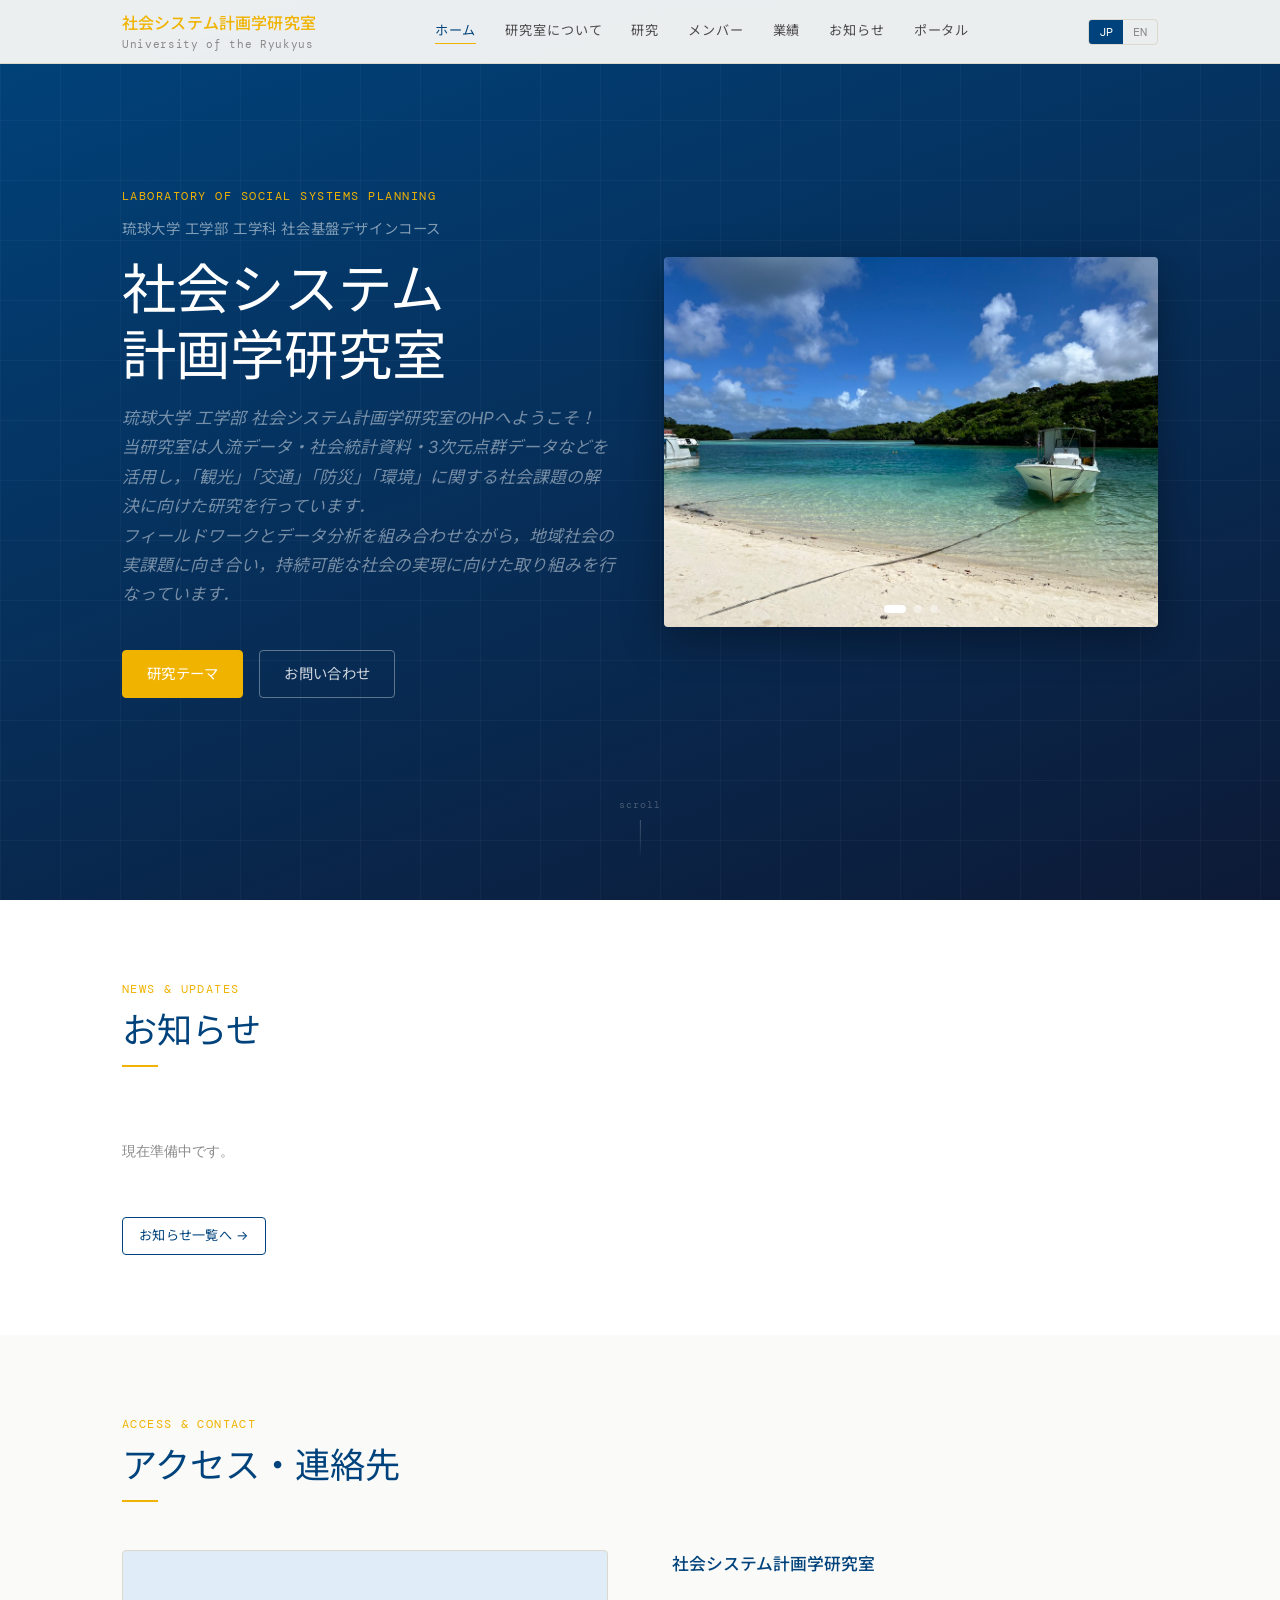
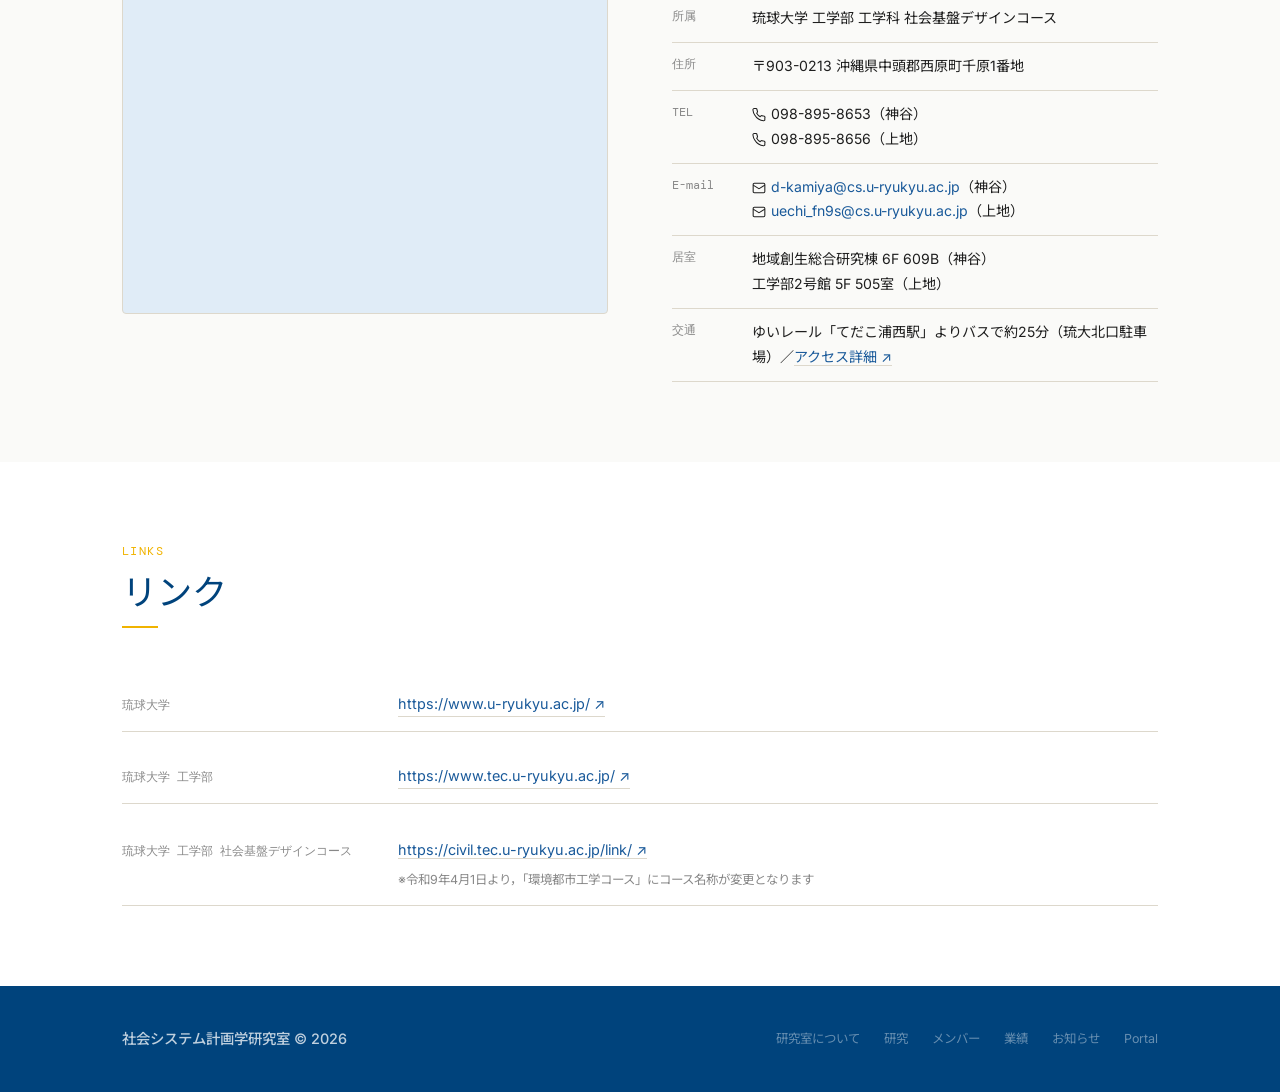
==== index.html @ a76c1476 "Add files via upload" ====
<!DOCTYPE html>
<html lang="ja">
<head>
  <meta charset="UTF-8" />
  <meta name="viewport" content="width=device-width, initial-scale=1.0" />
  <title>社会システム計画学研究室 | Ryukyu University</title>
  <meta name="description" content="琉球大学 工学部 工学科 社会基盤デザインコース 社会システム計画学研究室" />
  <link rel="icon" type="image/x-icon" href="favicon.ico" />
  <link rel="icon" type="image/png" sizes="32x32" href="favicon-32.png" />
  <link rel="apple-touch-icon" sizes="180x180" href="apple-touch-icon.png" />
  <link rel="stylesheet" href="css/style.css" />
  <link rel="preconnect" href="https://fonts.googleapis.com" />
  <link rel="preconnect" href="https://fonts.gstatic.com" crossorigin />
  <style>
    /* ── HERO (home only) ── */
    #hero {
      min-height: 100vh; padding-top: var(--nav-h);
      display: flex; align-items: center;
      position: relative; overflow: hidden;
    }
    .hero-bg { position: absolute; inset: 0; background: linear-gradient(160deg, var(--navy) 0%, #0d1a36 100%); }
    .hero-grid {
      position: absolute; inset: 0;
      background-image: linear-gradient(rgba(255,255,255,0.03) 1px, transparent 1px), linear-gradient(90deg, rgba(255,255,255,0.03) 1px, transparent 1px);
      background-size: 60px 60px;
    }
    .hero-inner {
      max-width: var(--max-w); width: 100%; margin: 0 auto;
      padding: 5rem 2rem; position: relative; z-index: 1;
      display: grid; grid-template-columns: 1fr 1fr; gap: 3rem; align-items: center;
    }
    .hero-text { min-width: 0; }
    .hero-tag { font-size: 0.78rem; letter-spacing: 0.12em; text-transform: uppercase; color: var(--accent); margin-bottom: 0.5rem; font-family: var(--font-mono); }
    .hero-univ { font-size: 0.9rem; color: rgba(255,255,255,0.5); margin-bottom: 1rem; letter-spacing: 0.04em; }
    .hero-title { font-size: clamp(2rem, 4.5vw, 3.4rem); font-weight: 400; color: #fff; line-height: 1.2; margin-bottom: 1rem; }
    .hero-title em { font-style: italic; color: rgba(255,255,255,0.55); }
    .hero-subtitle { font-size: 1.05rem; color: rgba(255,255,255,0.45); margin-bottom: 2.5rem; max-width: 560px; line-height: 1.75; font-style: italic; }
    .hero-cta { display: flex; gap: 1rem; flex-wrap: wrap; }
    /* slideshow */
    .hero-slideshow { position: relative; width: 100%; aspect-ratio: 4/3; border-radius: var(--radius); overflow: hidden; box-shadow: 0 12px 40px rgba(0,0,0,0.35); }
    .hero-slide { position: absolute; inset: 0; opacity: 0; transition: opacity 1.2s ease; }
    .hero-slide.active { opacity: 1; }
    .hero-slide img { width: 100%; height: 100%; object-fit: cover; display: block; }
    .hero-dots { position: absolute; bottom: 14px; left: 50%; transform: translateX(-50%); display: flex; gap: 8px; z-index: 2; }
    .hero-dot { width: 8px; height: 8px; border-radius: 50%; background: rgba(255,255,255,0.45); cursor: pointer; transition: background 0.3s, width 0.3s; border: none; padding: 0; }
    .hero-dot.active { background: #fff; width: 22px; border-radius: 4px; }
    @media (max-width: 768px) {
      .hero-inner { grid-template-columns: 1fr; gap: 2rem; }
      .hero-slideshow { aspect-ratio: 16/9; }
    }
    /* scroll indicator */
    .scroll-hint { position: absolute; bottom: 2.5rem; left: 50%; transform: translateX(-50%); display: flex; flex-direction: column; align-items: center; gap: 6px; color: rgba(255,255,255,0.25); font-family: var(--font-mono); font-size: 0.65rem; letter-spacing: 0.1em; z-index: 1; }
    .scroll-hint::after { content: ''; display: block; width: 1px; height: 40px; background: linear-gradient(to bottom, rgba(255,255,255,0.25), transparent); }
  </style>
</head>
<body class="lang-ja">

<!-- ── NAV ── -->
<nav>
  <div class="nav-inner">
    <a href="index.html" class="nav-logo">
      <span data-ja>社会システム計画学研究室</span>
      <span data-en>Social Systems Planning Lab</span>
      <small>University of the Ryukyus</small>
    </a>
        <div class="nav-links">
      <a href="index.html"><span data-ja>ホーム</span><span data-en>Home</span></a>
      <a href="about.html"><span data-ja>研究室について</span><span data-en>About</span></a>
      <a href="research.html"><span data-ja>研究</span><span data-en>Research</span></a>
      <a href="members.html"><span data-ja>メンバー</span><span data-en>Members</span></a>
      <a href="publications.html"><span data-ja>業績</span><span data-en>Publications</span></a>
      <a href="news.html"><span data-ja>お知らせ</span><span data-en>News</span></a>
      <a href="portal.html"><span data-ja>ポータル</span><span data-en>Portal</span></a>
    </div>
    <div style="display:flex;align-items:center;gap:1rem;">
      <div class="lang-toggle">
        <button data-lang="ja" class="active">JP</button>
        <button data-lang="en">EN</button>
      </div>
      <button class="nav-hamburger" aria-label="メニュー"><span></span><span></span><span></span></button>
    </div>
  </div>
</nav>

<!-- ── HERO ── -->
<section id="hero">
  <div class="hero-bg"></div>
  <div class="hero-grid"></div>
  <div class="hero-inner">
    <div class="hero-text">
    <p class="hero-tag">Laboratory of Social Systems Planning</p>
    <p class="hero-univ">
      <span data-ja>琉球大学 工学部 工学科 社会基盤デザインコース</span>
      <span data-en>Course of Social Infrastructure Design, Dept. of Engineering, University of the Ryukyus</span>
    </p>
    <h1 class="hero-title">
      <span data-ja>社会システム<br>計画学研究室</span>
      <span data-en>Social Systems<br><em>Planning Laboratory</em></span>
    </h1>
    <p class="hero-subtitle">
      <span data-ja>琉球大学 工学部 社会システム計画学研究室のHPへようこそ！<br>当研究室は人流データ・社会統計資料・3次元点群データなどを活用し，「観光」「交通」「防災」「環境」に関する社会課題の解決に向けた研究を行っています．<br>フィールドワークとデータ分析を組み合わせながら，地域社会の実課題に向き合い，持続可能な社会の実現に向けた取り組みを行なっています．</span>
      <span data-en>Welcome to the Laboratory of Social Systems Planning, Faculty of Engineering, University of the Ryukyus!<br>Our lab conducts research on "Tourism," "Transportation," "Disaster Prevention," and "Environment" through ICT, GIS, AI, statistical analysis, and point cloud data.</span>
    </p>
    <div class="hero-cta">
      <a href="research.html" class="btn btn-primary">
        <span data-ja>研究テーマ</span><span data-en>Research Themes</span>
      </a>
      <a href="#access" class="btn btn-outline-light">
        <span data-ja>お問い合わせ</span><span data-en>Contact Us</span>
      </a>
    </div>
    </div>
    <div class="hero-slideshow" id="heroSlideshow">
      <div class="hero-slide active"><img src="images/hero/slide01.jpg" alt="石垣島 川平湾" /></div>
      <div class="hero-slide"><img src="images/hero/slide02.jpg" alt="やんばるの吊り橋" /></div>
      <div class="hero-slide"><img src="images/hero/slide03.jpg" alt="海岸の岩場" /></div>
      <div class="hero-dots" id="heroDots"></div>
    </div>
  </div>
  <div class="scroll-hint">scroll</div>
</section>

<!-- ── NEWS (最新5件) ── -->
<section id="news" style="background:var(--bg-white);">
  <div class="section-inner">
    <div class="section-header">
      <p class="section-tag">News &amp; Updates</p>
      <h2 class="section-title">
        <span data-ja>お知らせ</span>
        <span data-en>Latest News</span>
      </h2>
      <div class="divider"></div>
    </div>
    <div class="news-list">
      <p style="font-size:0.9rem;color:var(--text-muted);padding:1.5rem 0;font-family:var(--font-mono);">
        <span data-ja>現在準備中です。</span><span data-en>Coming soon.</span>
      </p>
    </div>
    <div class="news-more" style="margin-top:1.8rem;">
      <a href="news.html" class="btn btn-outline-dark btn-sm">
        <span data-ja>お知らせ一覧へ →</span>
        <span data-en>View all news →</span>
      </a>
    </div>
  </div>
</section>

<!-- ── ACCESS ── -->
<section id="access" style="background:var(--bg);">
  <div class="section-inner">
    <div class="section-header">
      <p class="section-tag">Access &amp; Contact</p>
      <h2 class="section-title">
        <span data-ja>アクセス・連絡先</span>
        <span data-en>Access &amp; Contact</span>
      </h2>
      <div class="divider"></div>
    </div>
    <div class="access-grid">
      <div class="map-wrap">
        <iframe src="https://www.google.com/maps/embed?pb=!1m18!1m12!1m3!1d3578.2621255055424!2d127.76328067578882!3d26.253154788122824!2m3!1f0!2f0!3f0!3m2!1i1024!2i768!4f13.1!3m3!1m2!1s0x34e56ce299633afb%3A0x60af8881df5b89c3!2z55CJ55CD5aSn5a2m5Zyw5Z-f5Ym155Sf57eP5ZCI56CU56m25qOf!5e0!3m2!1sja!2sjp!4v1780130522802!5m2!1sja!2sjp" width="600" height="450" style="border:0;width:100%;height:100%;" allowfullscreen="" loading="lazy" referrerpolicy="no-referrer-when-downgrade"></iframe>
      </div>
      <div class="access-info">
        <h3>
          <span data-ja>社会システム計画学研究室</span>
          <span data-en>Laboratory of Social Systems Planning</span>
        </h3>
        <table class="access-table">
          <tr>
            <td><span data-ja>所属</span><span data-en>Dept.</span></td>
            <td>
              <span data-ja>琉球大学 工学部 工学科 社会基盤デザインコース</span>
              <span data-en>Course of Social Infrastructure Design, Dept. of Engineering, University of the Ryukyus</span>
            </td>
          </tr>
          <tr>
            <td><span data-ja>住所</span><span data-en>Address</span></td>
            <td>
              <span data-ja>〒903-0213 沖縄県中頭郡西原町千原1番地</span>
              <span data-en>1 Senbaru, Nishihara, Nakagami, Okinawa 903-0213, Japan</span>
            </td>
          </tr>
          <tr>
            <td>TEL</td>
            <td>
              <svg style="display:inline;vertical-align:-3px;margin-right:5px;" width="14" height="14" viewBox="0 0 24 24" fill="none" stroke="currentColor" stroke-width="1.8"><path d="M22 16.92v3a2 2 0 0 1-2.18 2 19.79 19.79 0 0 1-8.63-3.07A19.5 19.5 0 0 1 4.69 12a19.79 19.79 0 0 1-3.07-8.67A2 2 0 0 1 3.62 1h3a2 2 0 0 1 2 1.72c.127.96.361 1.903.7 2.81a2 2 0 0 1-.45 2.11L8.09 8.91a16 16 0 0 0 5.99 5.99l1.27-1.27a2 2 0 0 1 2.11-.45c.907.339 1.85.573 2.81.7A2 2 0 0 1 22 16.92z"/></svg>098-895-8653（神谷）<br>
              <svg style="display:inline;vertical-align:-3px;margin-right:5px;" width="14" height="14" viewBox="0 0 24 24" fill="none" stroke="currentColor" stroke-width="1.8"><path d="M22 16.92v3a2 2 0 0 1-2.18 2 19.79 19.79 0 0 1-8.63-3.07A19.5 19.5 0 0 1 4.69 12a19.79 19.79 0 0 1-3.07-8.67A2 2 0 0 1 3.62 1h3a2 2 0 0 1 2 1.72c.127.96.361 1.903.7 2.81a2 2 0 0 1-.45 2.11L8.09 8.91a16 16 0 0 0 5.99 5.99l1.27-1.27a2 2 0 0 1 2.11-.45c.907.339 1.85.573 2.81.7A2 2 0 0 1 22 16.92z"/></svg>098-895-8656（上地）
            </td>
          </tr>
          <tr>
            <td>E-mail</td>
            <td>
              <svg style="display:inline;vertical-align:-3px;margin-right:5px;" width="14" height="14" viewBox="0 0 24 24" fill="none" stroke="currentColor" stroke-width="1.8"><rect x="2" y="4" width="20" height="16" rx="2"/><path d="m22 7-8.97 5.7a1.94 1.94 0 0 1-2.06 0L2 7"/></svg><a href="mailto:d-kamiya@cs.u-ryukyu.ac.jp" style="color:var(--navy-mid);">d-kamiya@cs.u-ryukyu.ac.jp</a>（神谷）<br>
              <svg style="display:inline;vertical-align:-3px;margin-right:5px;" width="14" height="14" viewBox="0 0 24 24" fill="none" stroke="currentColor" stroke-width="1.8"><rect x="2" y="4" width="20" height="16" rx="2"/><path d="m22 7-8.97 5.7a1.94 1.94 0 0 1-2.06 0L2 7"/></svg><a href="mailto:uechi_fn9s@cs.u-ryukyu.ac.jp" style="color:var(--navy-mid);">uechi_fn9s@cs.u-ryukyu.ac.jp</a>（上地）
            </td>
          </tr>
          <tr>
            <td><span data-ja>居室</span><span data-en>Room</span></td>
            <td>
              <span data-ja>
                地域創生総合研究棟 6F 609B（神谷）<br>
                工学部2号館 5F 505室（上地）
              </span>
              <span data-en>
                Regional Innovation Bldg. 6F 609B (Kamiya)<br>
                Engineering Bldg. 2, 5F Room 505 (Uechi)
              </span>
            </td>
          </tr>
          <tr>
            <td><span data-ja>交通</span><span data-en>Access</span></td>
            <td>
              <span data-ja>ゆいレール「てだこ浦西駅」よりバスで約25分（琉大北口駐車場）／<a href="https://www.u-ryukyu.ac.jp/access/" target="_blank" style="color:var(--navy-mid);border-bottom:1px solid var(--border);">アクセス詳細 ↗</a></span>
              <span data-en>About 25 min by bus from Tedako-Uranishi Station (Yui Rail) / <a href="https://www.u-ryukyu.ac.jp/access/" target="_blank" style="color:var(--navy-mid);border-bottom:1px solid var(--border);">Access details ↗</a></span>
            </td>
          </tr>
        </table>
      </div>
    </div>
  </div>
</section>

<!-- ── LINKS ── -->
<section id="links" style="background:var(--bg-white);">
  <div class="section-inner">
    <div class="section-header">
      <p class="section-tag">Links</p>
      <h2 class="section-title">
        <span data-ja>リンク</span>
        <span data-en>Links</span>
      </h2>
      <div class="divider"></div>
    </div>
    <div style="display:flex;flex-direction:column;gap:1rem;">
      <div style="display:flex;align-items:baseline;gap:1rem;padding:0.9rem 0;border-bottom:1px solid var(--border);">
        <span style="font-size:0.78rem;font-family:var(--font-mono);color:var(--text-muted);min-width:260px;">
          <span data-ja>琉球大学</span><span data-en>University of the Ryukyus</span>
        </span>
        <a href="https://www.u-ryukyu.ac.jp/" target="_blank" style="font-size:0.9rem;color:var(--navy-mid);border-bottom:1px solid var(--border);transition:border-color 0.2s;">https://www.u-ryukyu.ac.jp/ ↗</a>
      </div>
      <div style="display:flex;align-items:baseline;gap:1rem;padding:0.9rem 0;border-bottom:1px solid var(--border);">
        <span style="font-size:0.78rem;font-family:var(--font-mono);color:var(--text-muted);min-width:260px;">
          <span data-ja>琉球大学 工学部</span><span data-en>Faculty of Engineering, Univ. of the Ryukyus</span>
        </span>
        <a href="https://www.tec.u-ryukyu.ac.jp/" target="_blank" style="font-size:0.9rem;color:var(--navy-mid);border-bottom:1px solid var(--border);transition:border-color 0.2s;">https://www.tec.u-ryukyu.ac.jp/ ↗</a>
      </div>
      <div style="display:flex;align-items:baseline;gap:1rem;padding:0.9rem 0;border-bottom:1px solid var(--border);">
        <span style="font-size:0.78rem;font-family:var(--font-mono);color:var(--text-muted);min-width:260px;">
          <span data-ja>琉球大学 工学部 社会基盤デザインコース</span><span data-en>Course of Social Infrastructure Design</span>
        </span>
        <div>
          <a href="https://civil.tec.u-ryukyu.ac.jp/link/" target="_blank" style="font-size:0.9rem;color:var(--navy-mid);border-bottom:1px solid var(--border);transition:border-color 0.2s;">https://civil.tec.u-ryukyu.ac.jp/link/ ↗</a>
          <p style="font-size:0.78rem;color:var(--text-muted);margin-top:0.4rem;">※令和9年4月1日より，「環境都市工学コース」にコース名称が変更となります</p>
        </div>
      </div>
    </div>
  </div>
</section>

<!-- ── FOOTER ── -->
<footer>
  <div class="footer-inner">
    <div class="footer-logo">
      <span data-ja>社会システム計画学研究室 © 2026</span>
      <span data-en>Social Systems Planning Lab © 2026</span>
    </div>
        <div class="footer-links">
      <a href="about.html"><span data-ja>研究室について</span><span data-en>About</span></a>
      <a href="research.html"><span data-ja>研究</span><span data-en>Research</span></a>
      <a href="members.html"><span data-ja>メンバー</span><span data-en>Members</span></a>
      <a href="publications.html"><span data-ja>業績</span><span data-en>Publications</span></a>
      <a href="news.html"><span data-ja>お知らせ</span><span data-en>News</span></a>
      <a href="portal.html">Portal</a>
    </div>
  </div>
</footer>

<script src="js/main.js"></script>
<script>
// ── ヒーロースライドショー ──
(function() {
  const slides = document.querySelectorAll('.hero-slide');
  const dotsContainer = document.getElementById('heroDots');
  if (!slides.length || !dotsContainer) return;
  let current = 0;
  let timer;

  // ドット生成
  slides.forEach((_, i) => {
    const dot = document.createElement('button');
    dot.className = 'hero-dot' + (i === 0 ? ' active' : '');
    dot.setAttribute('aria-label', `スライド ${i + 1}`);
    dot.addEventListener('click', () => { goTo(i); resetTimer(); });
    dotsContainer.appendChild(dot);
  });
  const dots = dotsContainer.querySelectorAll('.hero-dot');

  function goTo(idx) {
    slides[current].classList.remove('active');
    dots[current].classList.remove('active');
    current = idx;
    slides[current].classList.add('active');
    dots[current].classList.add('active');
  }
  function next() { goTo((current + 1) % slides.length); }
  function resetTimer() { clearInterval(timer); timer = setInterval(next, 4500); }
  resetTimer();
})();
</script>
</body>
</html>
---- css/style.css ----
@import url('https://fonts.googleapis.com/css2?family=Inter:wght@300;400;500;600&family=Noto+Sans+JP:wght@300;400;500&family=DM+Mono:wght@400;500&display=swap');

:root {
  --navy: #00437c;
  --navy-mid: #1a5a9a;
  --navy-light: #e0ecf7;
  --accent: #f0b300;
  --accent-light: #fff8e0;
  --text: #1e1e1e;
  --text-mid: #4a4a4a;
  --text-muted: #888;
  --bg: #fafaf8;
  --bg-white: #ffffff;
  --border: #ddd8cc;
  --radius: 4px;
  --font-serif: 'Inter', 'Noto Sans JP', sans-serif;
  --font-mono: 'DM Mono', monospace;
  --max-w: 1100px;
  --nav-h: 64px;
}

*, *::before, *::after { box-sizing: border-box; margin: 0; padding: 0; }
html { scroll-behavior: smooth; font-size: 16px; }
body { font-family: var(--font-serif); background: var(--bg); color: var(--text); line-height: 1.75; -webkit-font-smoothing: antialiased; }
a { color: inherit; text-decoration: none; }
img { max-width: 100%; display: block; }

/* ── NAV ── */
nav {
  position: fixed; top: 0; left: 0; right: 0;
  height: var(--nav-h);
  background: rgba(250,250,248,0.94);
  backdrop-filter: blur(12px);
  border-bottom: 1px solid var(--border);
  z-index: 100;
  display: flex; align-items: center;
}
.nav-inner {
  max-width: var(--max-w); width: 100%; margin: 0 auto;
  padding: 0 2rem;
  display: flex; align-items: center; justify-content: space-between;
}
.nav-logo { font-size: 1rem; font-weight: 500; color: var(--navy); letter-spacing: 0.01em; }
.nav-logo span { color: var(--accent); }
.nav-logo small { display: block; font-size: 0.7rem; color: var(--text-muted); font-family: var(--font-mono); letter-spacing: 0.06em; font-weight: 400; margin-top: -2px; }
.nav-links { display: flex; gap: 1.8rem; align-items: center; }
.nav-links a {
  font-size: 0.82rem; letter-spacing: 0.07em;
  text-transform: uppercase; color: var(--text-mid);
  transition: color 0.2s; padding-bottom: 2px;
  border-bottom: 1px solid transparent;
}
.nav-links a:hover, .nav-links a.active { color: var(--navy); border-color: var(--accent); }
.lang-toggle { display: flex; border: 1px solid var(--border); border-radius: var(--radius); overflow: hidden; }
.lang-toggle button {
  padding: 4px 10px; border: none; background: transparent;
  font-family: var(--font-mono); font-size: 0.75rem;
  cursor: pointer; color: var(--text-muted); transition: all 0.2s;
}
.lang-toggle button.active { background: var(--navy); color: #fff; }
.nav-hamburger { display: none; flex-direction: column; gap: 5px; cursor: pointer; background: none; border: none; }
.nav-hamburger span { display: block; width: 22px; height: 1.5px; background: var(--navy); }

/* ── PAGE HEADER ── */
.page-header {
  padding-top: calc(var(--nav-h) + 4rem);
  padding-bottom: 3rem;
  background: var(--navy);
  position: relative; overflow: hidden;
}
.page-header-grid {
  position: absolute; inset: 0;
  background-image: linear-gradient(rgba(255,255,255,0.03) 1px, transparent 1px), linear-gradient(90deg, rgba(255,255,255,0.03) 1px, transparent 1px);
  background-size: 60px 60px;
}
.page-header-inner { max-width: var(--max-w); margin: 0 auto; padding: 0 2rem; position: relative; z-index: 1; }
.page-header-tag { font-family: var(--font-mono); font-size: 0.72rem; letter-spacing: 0.14em; text-transform: uppercase; color: var(--accent); margin-bottom: 0.5rem; }
.page-header h1 { font-size: clamp(1.8rem, 4vw, 2.8rem); font-weight: 400; color: #fff; line-height: 1.2; }
.page-header h1 em { font-style: italic; color: rgba(255,255,255,0.55); }

/* ── SECTIONS ── */
section { padding: 5rem 0; }
.section-inner { max-width: var(--max-w); margin: 0 auto; padding: 0 2rem; }
.section-header { margin-bottom: 3rem; }
.section-tag { font-family: var(--font-mono); font-size: 0.72rem; letter-spacing: 0.12em; text-transform: uppercase; color: var(--accent); margin-bottom: 0.5rem; }
.section-title { font-size: clamp(1.5rem, 3vw, 2.2rem); font-weight: 400; color: var(--navy); line-height: 1.25; }
.section-title em { font-style: italic; color: var(--text-mid); }
.divider { width: 36px; height: 2px; background: var(--accent); margin-top: 0.8rem; }

/* ── BUTTONS ── */
.btn {
  display: inline-flex; align-items: center; gap: 8px;
  padding: 0.65rem 1.5rem; font-family: var(--font-serif);
  font-size: 0.9rem; border-radius: var(--radius);
  cursor: pointer; transition: all 0.2s;
  border: 1px solid transparent; letter-spacing: 0.02em;
}
.btn-primary { background: var(--accent); color: #fff; border-color: var(--accent); }
.btn-primary:hover { background: #9a7020; }
.btn-outline-dark { background: transparent; color: var(--navy); border-color: var(--navy); }
.btn-outline-dark:hover { background: var(--navy); color: #fff; }
.btn-outline-light { background: transparent; color: rgba(255,255,255,0.8); border-color: rgba(255,255,255,0.35); }
.btn-outline-light:hover { border-color: rgba(255,255,255,0.8); color: #fff; }
.btn-sm { padding: 0.4rem 1rem; font-size: 0.82rem; }

/* ── NEWS ── */
.news-list { display: flex; flex-direction: column; }
.news-item {
  display: grid; grid-template-columns: 150px 1fr;
  gap: 1.5rem; align-items: baseline;
  padding: 1.1rem 0; border-bottom: 1px solid var(--border);
  opacity: 0; transform: translateY(12px);
  transition: opacity 0.4s ease, transform 0.4s ease;
}
.news-item.visible { opacity: 1; transform: translateY(0); }
.news-date { font-family: var(--font-mono); font-size: 0.8rem; color: var(--text-muted); white-space: nowrap; }
.news-badge {
  display: inline-block; font-size: 0.68rem; padding: 2px 8px;
  border-radius: 2px; margin-right: 8px;
  font-family: var(--font-mono); letter-spacing: 0.04em;
}
.badge-paper  { background: var(--navy-light); color: var(--navy); }
.badge-award  { background: var(--accent-light); color: #7a5a1a; }
.badge-event  { background: #edf4ee; color: #2d6b3a; }
.badge-info   { background: #fde8f0; color: #b0336a; }
.badge-other  { background: #f4f0f8; color: #5a3d7a; }
.news-text { font-size: 0.93rem; }
.news-text a { color: var(--navy-mid); border-bottom: 1px solid transparent; transition: border-color 0.2s; }
.news-text a:hover { border-color: var(--navy-mid); }
.news-more { margin-top: 1.5rem; }

/* ── RESEARCH ── */
.research-grid { display: grid; grid-template-columns: repeat(auto-fit, minmax(280px, 1fr)); gap: 1px; border: 1px solid var(--border); }
.research-card {
  background: var(--bg-white); padding: 2rem 2.2rem;
  transition: box-shadow 0.2s;
  opacity: 0; transform: translateY(12px);
  transition: opacity 0.4s ease, transform 0.4s ease, box-shadow 0.2s;
}
.research-card.visible { opacity: 1; transform: translateY(0); }
.research-card:hover { box-shadow: 0 4px 24px rgba(26,39,68,0.08); }
.research-num { font-family: var(--font-mono); font-size: 0.7rem; color: var(--accent); letter-spacing: 0.1em; margin-bottom: 0.8rem; }
.research-card h3 { font-size: 1.1rem; font-weight: 500; color: var(--navy); margin-bottom: 0.7rem; line-height: 1.4; }
.research-card p { font-size: 0.88rem; color: var(--text-mid); line-height: 1.8; }
.research-tags { display: flex; flex-wrap: wrap; gap: 5px; margin-top: 1rem; }
.tag { font-size: 0.7rem; font-family: var(--font-mono); padding: 2px 9px; border: 1px solid var(--border); border-radius: 2px; color: var(--text-muted); }

/* ── MEMBERS ── */
.members-section { margin-bottom: 3.5rem; width: 100%; }
.members-section-title {
  font-size: 0.78rem; font-family: var(--font-mono);
  letter-spacing: 0.1em; text-transform: uppercase;
  color: var(--text-muted); margin-bottom: 1.5rem;
  padding-bottom: 0.5rem; border-bottom: 1px solid var(--border);
}
.members-grid { display: grid; grid-template-columns: repeat(auto-fill, minmax(180px, 1fr)); gap: 1.5rem; }
.member-card { text-align: center; opacity: 0; transform: translateY(12px); transition: opacity 0.4s ease, transform 0.4s ease; }
.member-card.visible { opacity: 1; transform: translateY(0); }
.member-avatar {
  width: 90px; height: 90px; border-radius: 50%;
  margin: 0 auto 0.8rem;
  background: var(--navy-light);
  display: flex; align-items: center; justify-content: center;
  font-size: 1.4rem; font-weight: 400; color: var(--navy);
  border: 2px solid var(--border); overflow: hidden;
}
.member-avatar img { width: 100%; height: 100%; object-fit: cover; }
.member-role { font-family: var(--font-mono); font-size: 0.67rem; letter-spacing: 0.1em; text-transform: uppercase; color: var(--accent); margin-bottom: 0.25rem; }
.member-name { font-size: 0.95rem; font-weight: 500; color: var(--navy); margin-bottom: 0.15rem; }
.member-name-en { font-size: 0.78rem; color: var(--text-muted); margin-bottom: 0.4rem; }
.member-affil { font-size: 0.8rem; color: var(--text-mid); }

/* Alumni table */
.alumni-table { width: 100%; border-collapse: collapse; font-size: 0.88rem; table-layout: fixed; display: table; }
.alumni-table th { font-family: var(--font-mono); font-size: 0.72rem; letter-spacing: 0.06em; text-transform: uppercase; color: var(--text-muted); padding: 0.6rem 1rem; border-bottom: 2px solid var(--border); text-align: left; }
.alumni-table th:nth-child(1) { width: 90px; white-space: nowrap; }
.alumni-table th:nth-child(2) { width: 150px; }
.alumni-table th:nth-child(3) { width: 90px; }
.alumni-table th:nth-child(4) { width: auto; }
.alumni-table td { word-break: normal; white-space: nowrap; overflow: hidden; text-overflow: ellipsis; }
.alumni-table td:nth-child(3) { white-space: nowrap; }
.alumni-table td:nth-child(4) { white-space: normal; word-break: break-all; }
.alumni-table td { padding: 0.75rem 1rem; border-bottom: 1px solid var(--border); color: var(--text-mid); }
.alumni-table tr:hover td { background: var(--bg); }

/* ── PUBLICATIONS ── */
.pub-filter { display: flex; gap: 0.5rem; flex-wrap: wrap; margin-bottom: 2.5rem; justify-content: center; }
.filter-btn {
  padding: 5px 14px; font-family: var(--font-mono); font-size: 0.75rem;
  letter-spacing: 0.05em; border: 1px solid var(--border);
  background: transparent; color: var(--text-muted);
  cursor: pointer; border-radius: 2px; transition: all 0.2s;
}
.filter-btn.active, .filter-btn:hover { background: var(--navy); color: #fff; border-color: var(--navy); }
.pub-list { display: flex; flex-direction: column; gap: 1.4rem; }
.pub-item { display: grid; grid-template-columns: 88px 1fr; gap: 1.5rem; align-items: start; opacity: 0; transform: translateY(10px); transition: opacity 0.4s ease, transform 0.4s ease; }
.pub-item.visible { opacity: 1; transform: translateY(0); }
.pub-year { font-family: var(--font-mono); font-size: 0.82rem; color: var(--accent); font-weight: 500; padding-top: 2px; }
.pub-title { font-size: 0.93rem; font-weight: 500; color: var(--navy); margin-bottom: 0.25rem; }
.pub-authors { font-size: 0.83rem; color: var(--text-mid); margin-bottom: 0.25rem; }
.pub-venue { font-size: 0.8rem; color: var(--text-muted); }
.pub-links { display: flex; gap: 0.8rem; margin-top: 0.4rem; }
.pub-link { font-family: var(--font-mono); font-size: 0.7rem; letter-spacing: 0.05em; color: var(--navy-mid); border-bottom: 1px solid var(--border); transition: border-color 0.2s; }
.pub-link:hover { border-color: var(--navy-mid); }

/* ── ACCESS (on home) ── */
.access-grid { display: grid; grid-template-columns: 1fr 1fr; gap: 4rem; align-items: start; }
.map-wrap { aspect-ratio: 4/3; background: var(--navy-light); border: 1px solid var(--border); border-radius: var(--radius); overflow: hidden; display: flex; align-items: center; justify-content: center; color: var(--text-muted); font-size: 0.85rem; }
.map-wrap iframe { width: 100%; height: 100%; border: none; }
.access-info h3 { font-size: 1.05rem; font-weight: 500; color: var(--navy); margin-bottom: 1rem; }
.access-table { width: 100%; border-collapse: collapse; }
.access-table tr { border-bottom: 1px solid var(--border); }
.access-table td { padding: 0.7rem 0; font-size: 0.88rem; vertical-align: top; }
.access-table td:first-child { color: var(--text-muted); width: 80px; font-size: 0.78rem; font-family: var(--font-mono); }
.contact-links { display: flex; flex-direction: column; gap: 0.7rem; margin-top: 1.5rem; }
.contact-link { display: flex; align-items: center; gap: 10px; font-size: 0.88rem; color: var(--navy-mid); transition: color 0.2s; }
.contact-link:hover { color: var(--navy); }

/* ── PORTAL ── */
.portal-login-wrap {
  max-width: 400px; margin: 0 auto;
  background: var(--bg-white); border: 1px solid var(--border);
  border-radius: var(--radius); padding: 2.5rem;
}
.portal-login-wrap h2 { font-size: 1.2rem; font-weight: 500; color: var(--navy); margin-bottom: 0.4rem; }
.portal-login-wrap p { font-size: 0.85rem; color: var(--text-muted); margin-bottom: 1.8rem; }
.form-group { margin-bottom: 1.2rem; }
.form-group label { display: block; font-size: 0.78rem; font-family: var(--font-mono); letter-spacing: 0.06em; color: var(--text-muted); margin-bottom: 0.4rem; }
.form-group input {
  width: 100%; padding: 0.6rem 0.9rem;
  border: 1px solid var(--border); border-radius: var(--radius);
  font-family: var(--font-serif); font-size: 0.9rem;
  background: var(--bg); color: var(--text);
  transition: border-color 0.2s;
}
.form-group input:focus { outline: none; border-color: var(--navy); }
.login-error { font-size: 0.82rem; color: #c0392b; margin-top: 0.8rem; display: none; font-family: var(--font-mono); }
.portal-content { display: none; }
.portal-grid { display: grid; grid-template-columns: repeat(auto-fill, minmax(200px, 1fr)); gap: 1rem; }
.portal-card {
  background: var(--bg-white); border: 1px solid var(--border);
  border-radius: var(--radius); padding: 1.5rem;
  transition: box-shadow 0.2s, border-color 0.2s; cursor: pointer;
}
.portal-card:hover { box-shadow: 0 4px 16px rgba(26,39,68,0.08); border-color: var(--navy-light); }
.portal-icon { font-size: 1.5rem; margin-bottom: 0.7rem; }
.portal-card h3 { font-size: 0.95rem; font-weight: 500; color: var(--navy); margin-bottom: 0.3rem; }
.portal-card p { font-size: 0.8rem; color: var(--text-muted); line-height: 1.6; }
.portal-note { margin-top: 2rem; font-size: 0.78rem; font-family: var(--font-mono); color: var(--text-muted); }
.portal-logout { margin-top: 2rem; }

/* ── FOOTER ── */
footer { background: var(--navy); color: rgba(255,255,255,0.45); padding: 2.5rem 0; font-size: 0.8rem; }
.footer-inner { max-width: var(--max-w); margin: 0 auto; padding: 0 2rem; display: flex; justify-content: space-between; align-items: center; flex-wrap: wrap; gap: 1rem; }
.footer-logo { color: rgba(255,255,255,0.75); font-size: 0.9rem; font-weight: 500; }
.footer-links { display: flex; gap: 1.5rem; }
.footer-links a { color: rgba(255,255,255,0.4); font-size: 0.78rem; transition: color 0.2s; }
.footer-links a:hover { color: rgba(255,255,255,0.8); }

/* ── LANG ── */
body.lang-en [data-ja] { display: none !important; }
body.lang-en [data-en] { display: inline !important; }
body.lang-ja [data-en] { display: none !important; }
body.lang-ja [data-ja] { display: inline !important; }
[data-en] { display: none; }

/* ── RESPONSIVE ── */
@media (max-width: 768px) {
  .nav-links { display: none; flex-direction: column; position: fixed; top: var(--nav-h); left: 0; right: 0; background: var(--bg); padding: 1.5rem 2rem; border-bottom: 1px solid var(--border); gap: 1.2rem; }
  .nav-links.open { display: flex; }
  .nav-hamburger { display: flex; }
  .access-grid { grid-template-columns: 1fr; gap: 2rem; }
  .news-item { grid-template-columns: 1fr; gap: 0.3rem; }
  .pub-item { grid-template-columns: 1fr; }
}

.article-card[data-type="award"] .article-title { color: #7a5a1a; }
.article-card[data-type="event"] .article-title { color: #2d6b3a; }
.article-card[data-type="info"] .article-title { color: #b0336a; }
.article-card[data-type="other"] .article-title { color: #5a3d7a; }
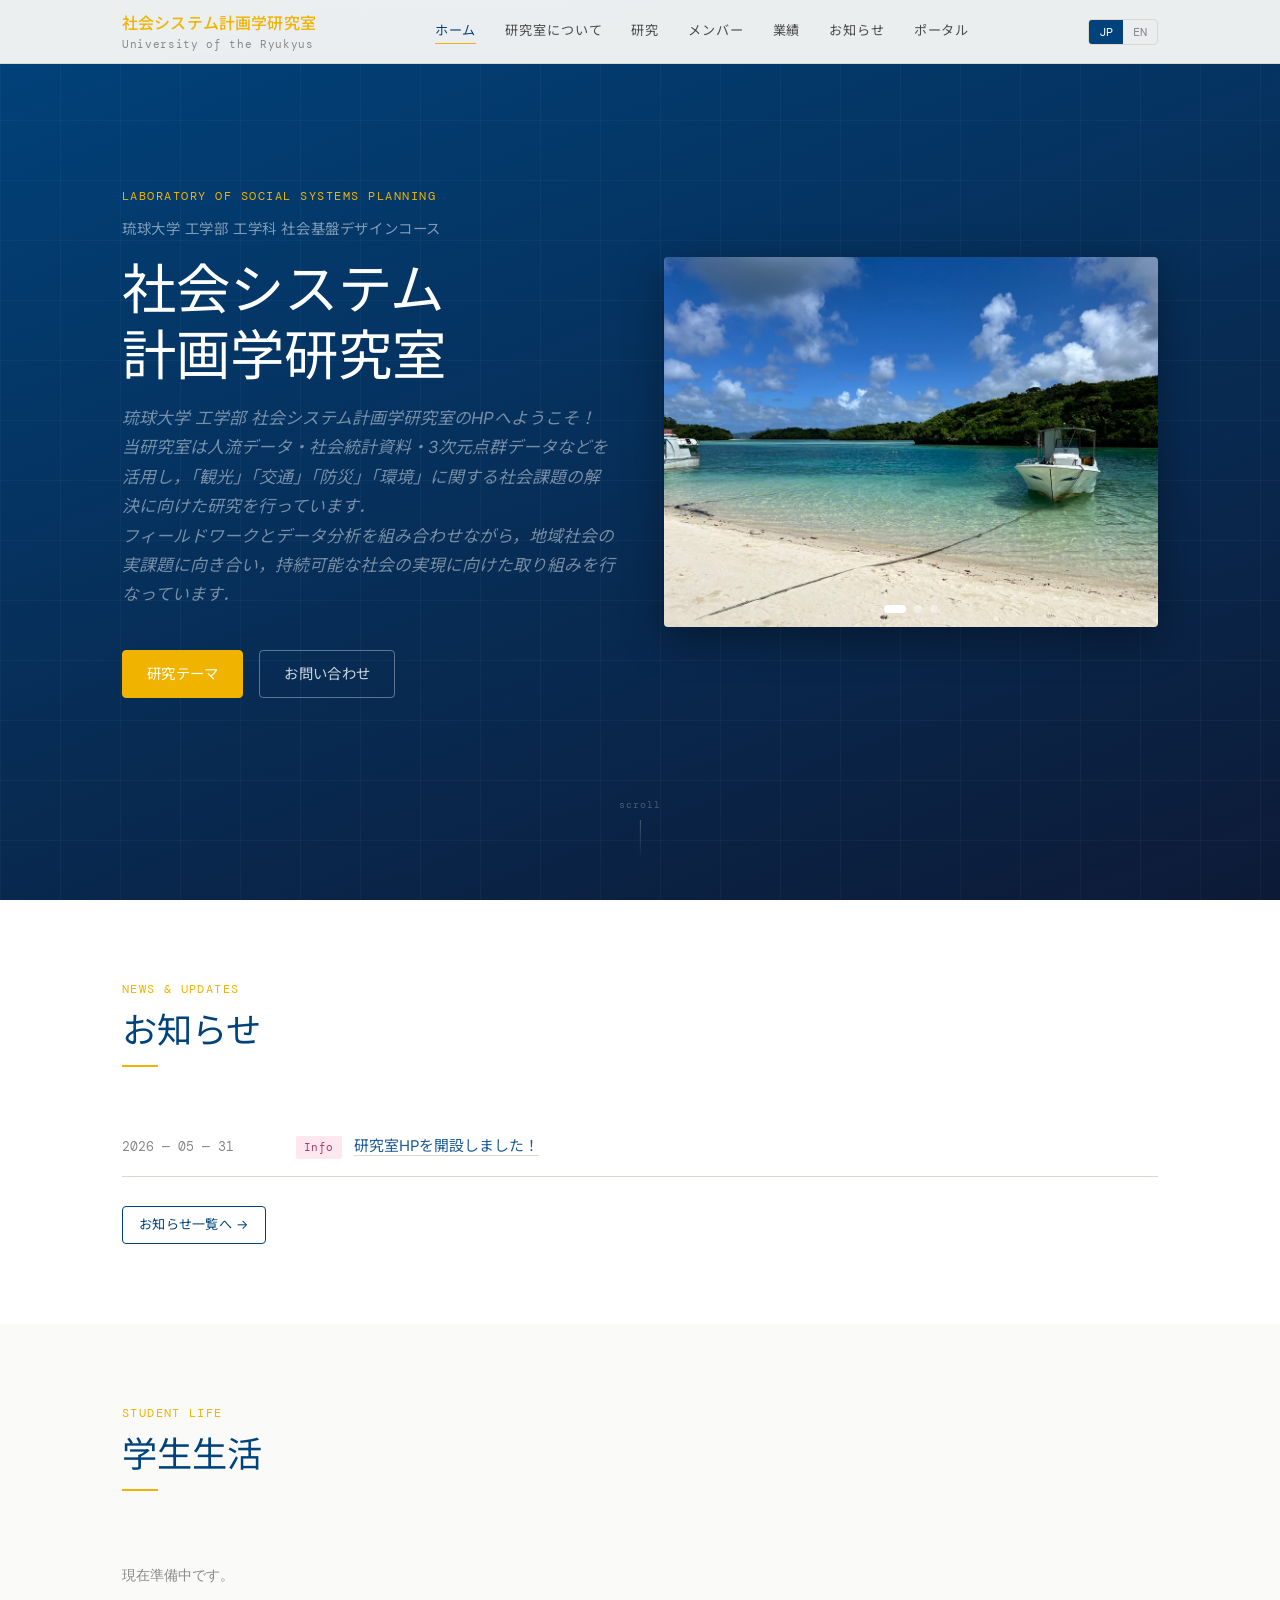
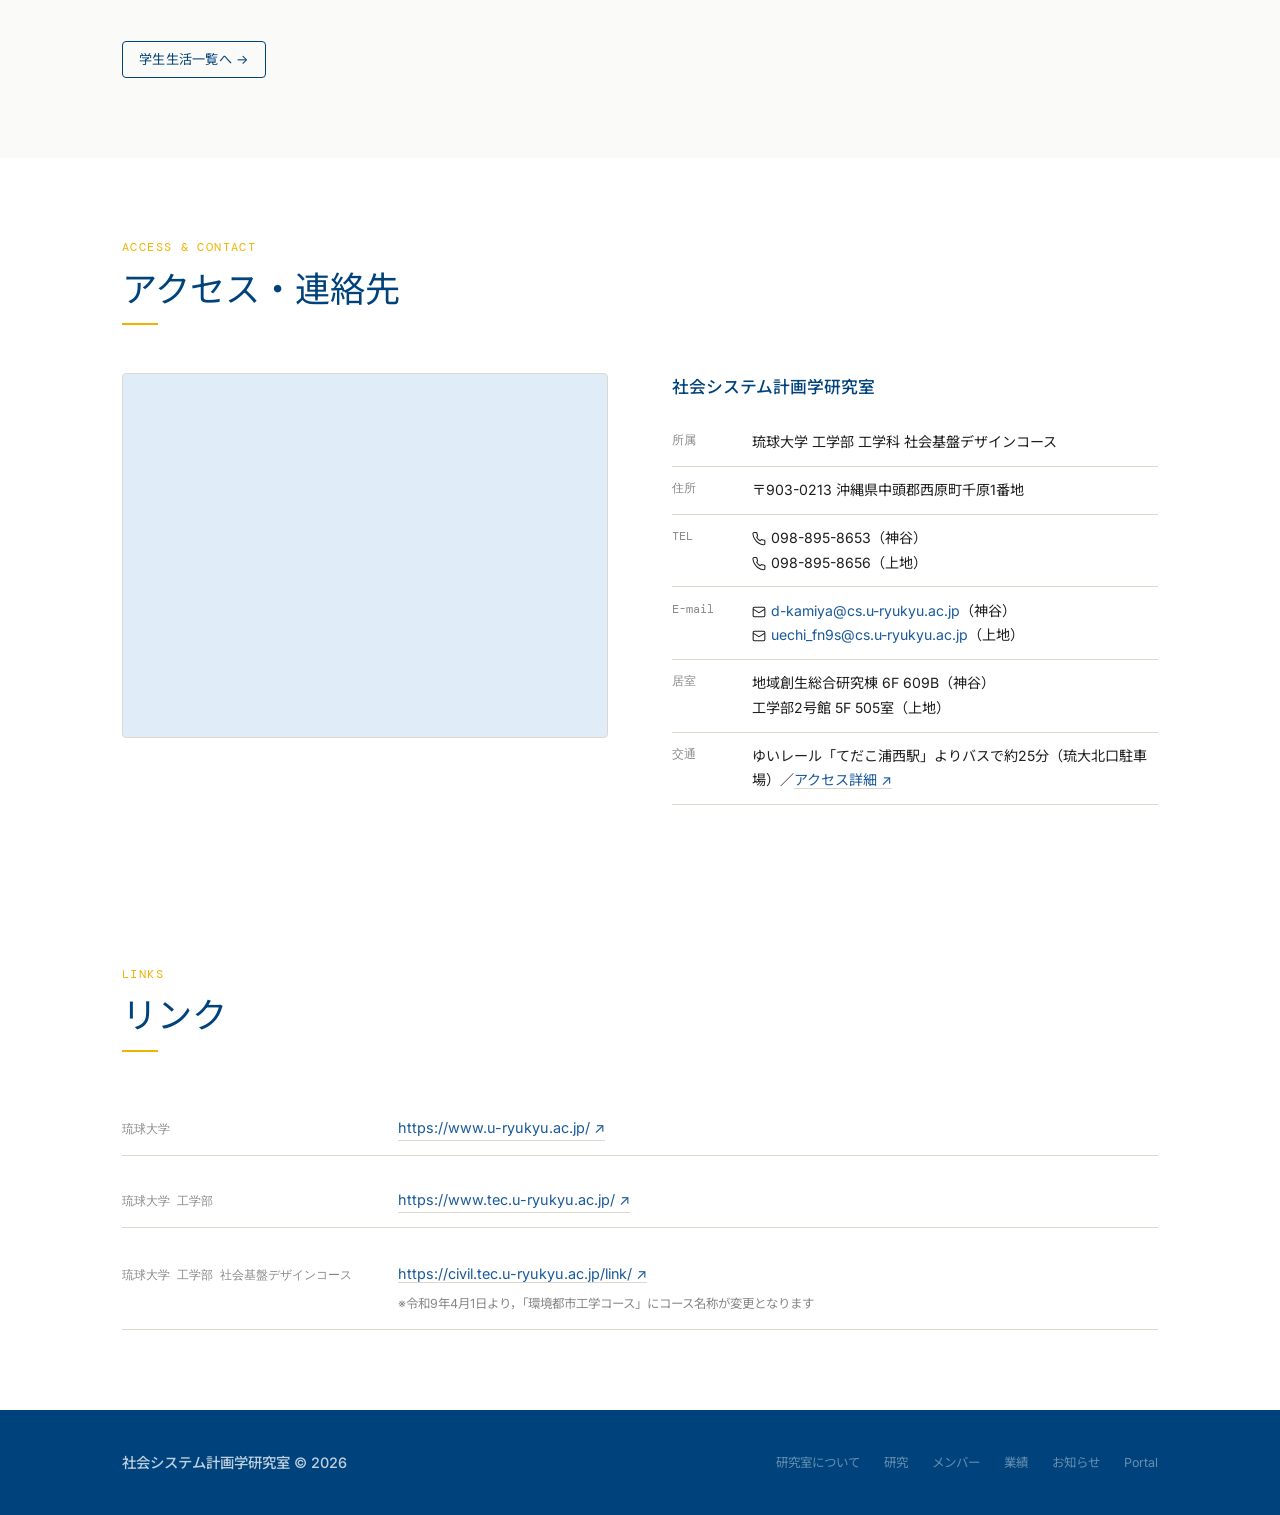
==== commit 88b08e1d: "Add files via upload" ====
--- a/index.html
+++ b/index.html
@@ -132,9 +132,16 @@
       <div class="divider"></div>
     </div>
     <div class="news-list">
-      <p style="font-size:0.9rem;color:var(--text-muted);padding:1.5rem 0;font-family:var(--font-mono);">
-        <span data-ja>現在準備中です。</span><span data-en>Coming soon.</span>
-      </p>
+      <div class="news-item">
+        <div class="news-date">2026 — 05 — 31</div>
+        <div class="news-text">
+          <span class="news-badge badge-info">Info</span>
+          <a href="news/20260531.html" style="color:var(--navy-mid);border-bottom:1px solid var(--border);">
+            <span data-ja>研究室HPを開設しました！</span>
+            <span data-en>Our Lab Website is Now Open!</span>
+          </a>
+        </div>
+      </div>
     </div>
     <div class="news-more" style="margin-top:1.8rem;">
       <a href="news.html" class="btn btn-outline-dark btn-sm">
@@ -145,8 +152,34 @@
   </div>
 </section>
 
+<!-- ── STUDENT LIFE (最新5件) ── -->
+<section id="student-life" style="background:var(--bg);">
+  <div class="section-inner">
+    <div class="section-header">
+      <p class="section-tag">Student Life</p>
+      <h2 class="section-title">
+        <span data-ja>学生生活</span>
+        <span data-en>Student Life</span>
+      </h2>
+      <div class="divider"></div>
+    </div>
+    <div style="display:grid;grid-template-columns:repeat(auto-fill,minmax(260px,1fr));gap:1.5rem;">
+      <!-- 最新の学生生活記事をここに表示（最大5件） -->
+      <div style="grid-column:1/-1;padding:1.5rem 0;font-size:0.9rem;color:var(--text-muted);font-family:var(--font-mono);">
+        <span data-ja>現在準備中です。</span><span data-en>Coming soon.</span>
+      </div>
+    </div>
+    <div class="news-more" style="margin-top:1.8rem;">
+      <a href="student-life.html" class="btn btn-outline-dark btn-sm">
+        <span data-ja>学生生活一覧へ →</span>
+        <span data-en>View all →</span>
+      </a>
+    </div>
+  </div>
+</section>
+
 <!-- ── ACCESS ── -->
-<section id="access" style="background:var(--bg);">
+<section id="access" style="background:var(--bg-white);">
   <div class="section-inner">
     <div class="section-header">
       <p class="section-tag">Access &amp; Contact</p>
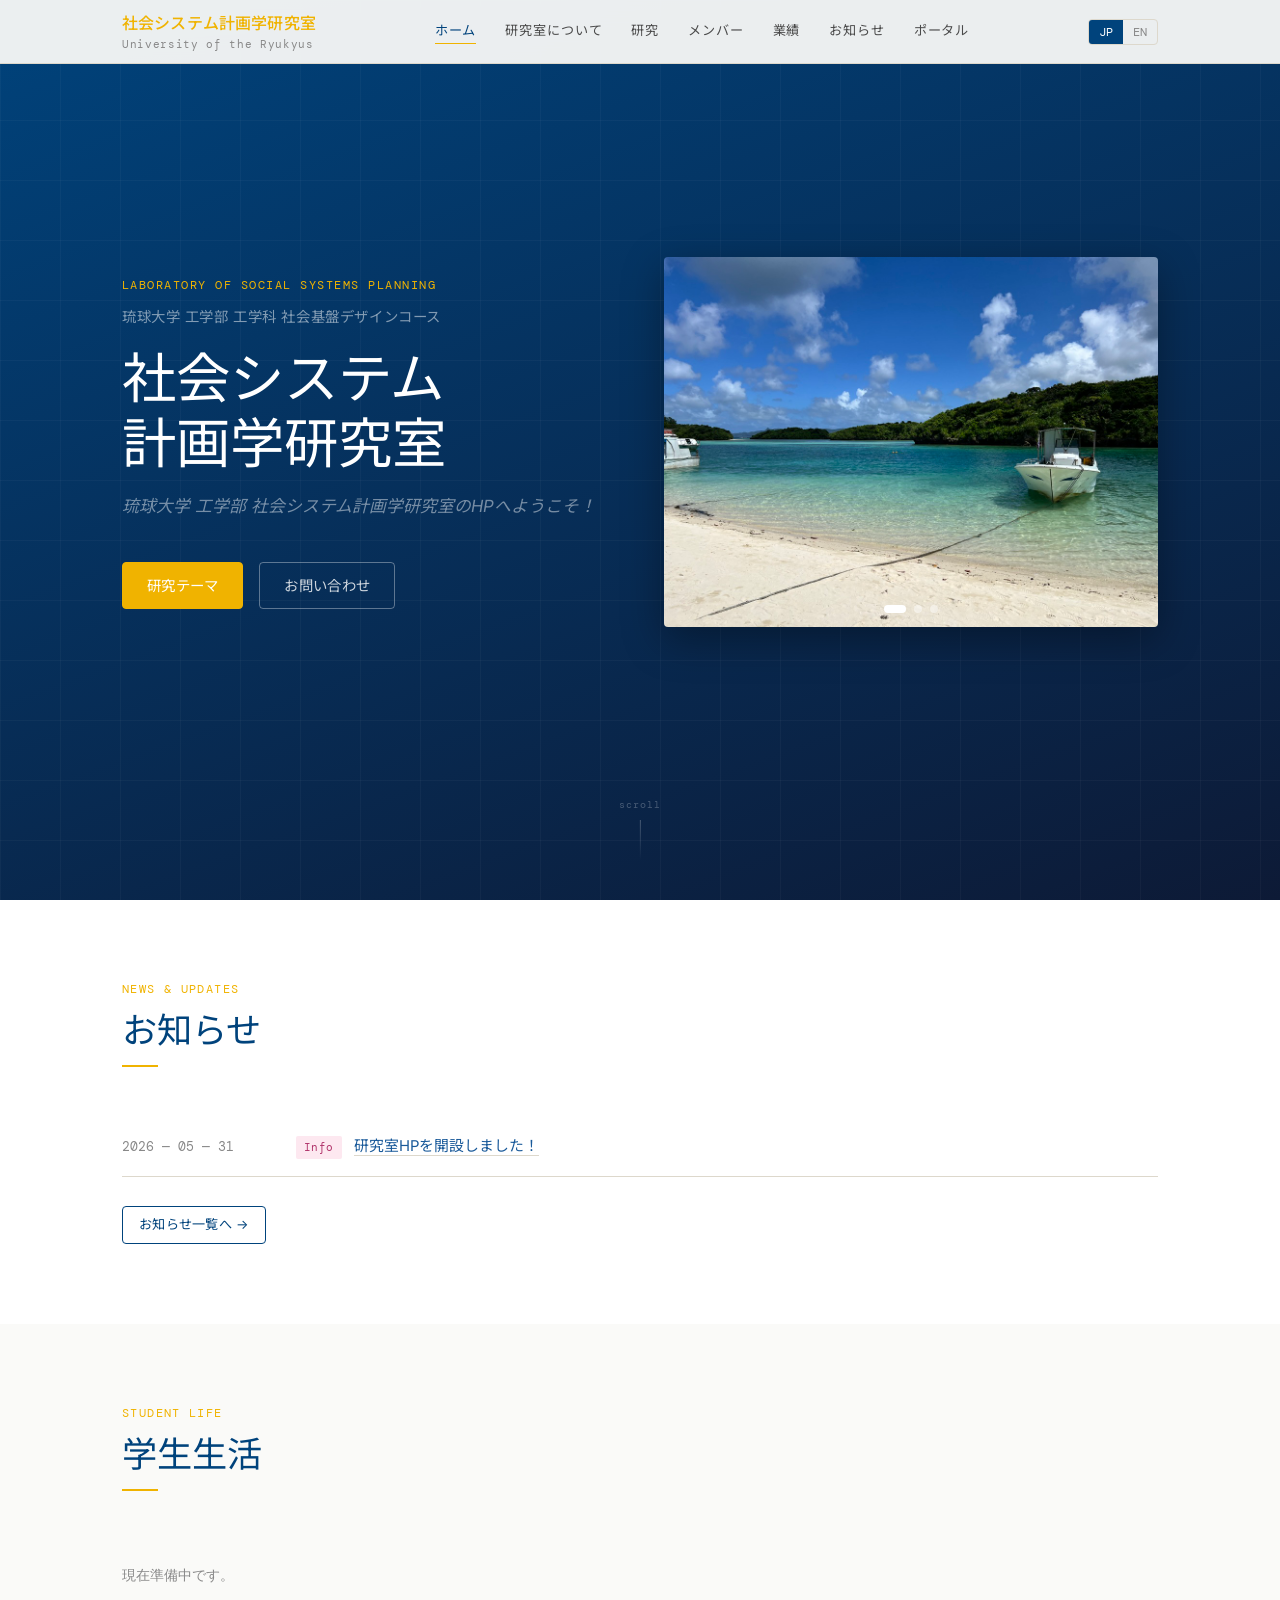
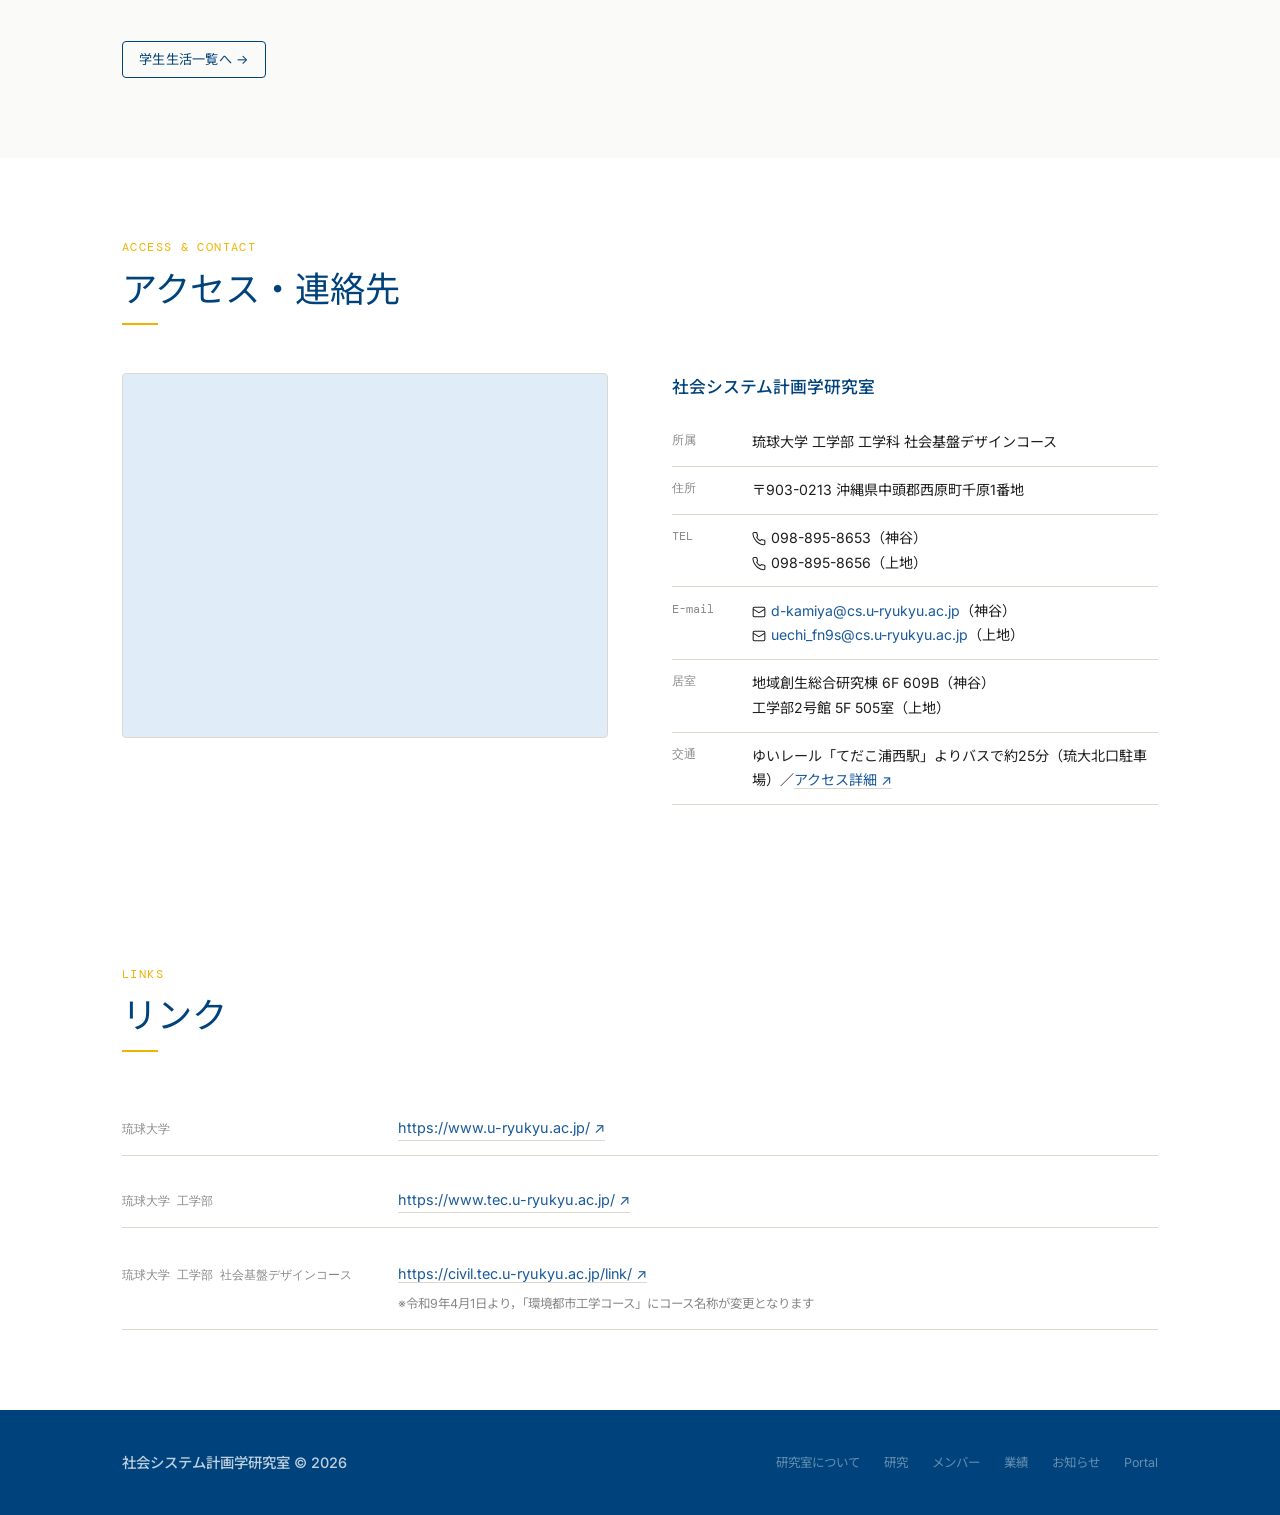
==== commit 6c9aae27: "Add files via upload" ====
--- a/index.html
+++ b/index.html
@@ -2,6 +2,7 @@
 <html lang="ja">
 <head>
   <meta charset="UTF-8" />
+  <meta name="google-site-verification" content="KcrFSB6cH9oSJOEGwliKE3jS2wqEeajN2zLE-L2whGw" />
   <meta name="viewport" content="width=device-width, initial-scale=1.0" />
   <title>社会システム計画学研究室 | Ryukyu University</title>
   <meta name="description" content="琉球大学 工学部 工学科 社会基盤デザインコース 社会システム計画学研究室" />
@@ -98,8 +99,8 @@
       <span data-en>Social Systems<br><em>Planning Laboratory</em></span>
     </h1>
     <p class="hero-subtitle">
-      <span data-ja>琉球大学 工学部 社会システム計画学研究室のHPへようこそ！<br>当研究室は人流データ・社会統計資料・3次元点群データなどを活用し，「観光」「交通」「防災」「環境」に関する社会課題の解決に向けた研究を行っています．<br>フィールドワークとデータ分析を組み合わせながら，地域社会の実課題に向き合い，持続可能な社会の実現に向けた取り組みを行なっています．</span>
-      <span data-en>Welcome to the Laboratory of Social Systems Planning, Faculty of Engineering, University of the Ryukyus!<br>Our lab conducts research on "Tourism," "Transportation," "Disaster Prevention," and "Environment" through ICT, GIS, AI, statistical analysis, and point cloud data.</span>
+      <span data-ja>琉球大学 工学部 社会システム計画学研究室のHPへようこそ！</span>
+      <span data-en>Welcome to the Laboratory of Social Systems Planning, Faculty of Engineering, University of the Ryukyus!</span>
     </p>
     <div class="hero-cta">
       <a href="research.html" class="btn btn-primary">
--- a/css/style.css
+++ b/css/style.css
@@ -130,7 +130,8 @@
 .news-more { margin-top: 1.5rem; }
 
 /* ── RESEARCH ── */
-.research-grid { display: grid; grid-template-columns: repeat(auto-fit, minmax(280px, 1fr)); gap: 1px; border: 1px solid var(--border); }
+.research-grid { display: grid; grid-template-columns: 1fr 1fr; gap: 1px; border: 1px solid var(--border); }
+@media (max-width: 700px) { .research-grid { grid-template-columns: 1fr; } }
 .research-card {
   background: var(--bg-white); padding: 2rem 2.2rem;
   transition: box-shadow 0.2s;
@@ -174,10 +175,11 @@
 .alumni-table { width: 100%; border-collapse: collapse; font-size: 0.88rem; table-layout: fixed; display: table; }
 .alumni-table th { font-family: var(--font-mono); font-size: 0.72rem; letter-spacing: 0.06em; text-transform: uppercase; color: var(--text-muted); padding: 0.6rem 1rem; border-bottom: 2px solid var(--border); text-align: left; }
 .alumni-table th:nth-child(1) { width: 90px; white-space: nowrap; }
-.alumni-table th:nth-child(2) { width: 150px; }
+.alumni-table th:nth-child(2) { width: 175px; }
 .alumni-table th:nth-child(3) { width: 90px; }
 .alumni-table th:nth-child(4) { width: auto; }
 .alumni-table td { word-break: normal; white-space: nowrap; overflow: hidden; text-overflow: ellipsis; }
+.alumni-table td:nth-child(2) { white-space: normal; word-break: break-word; }
 .alumni-table td:nth-child(3) { white-space: nowrap; }
 .alumni-table td:nth-child(4) { white-space: normal; word-break: break-all; }
 .alumni-table td { padding: 0.75rem 1rem; border-bottom: 1px solid var(--border); color: var(--text-mid); }
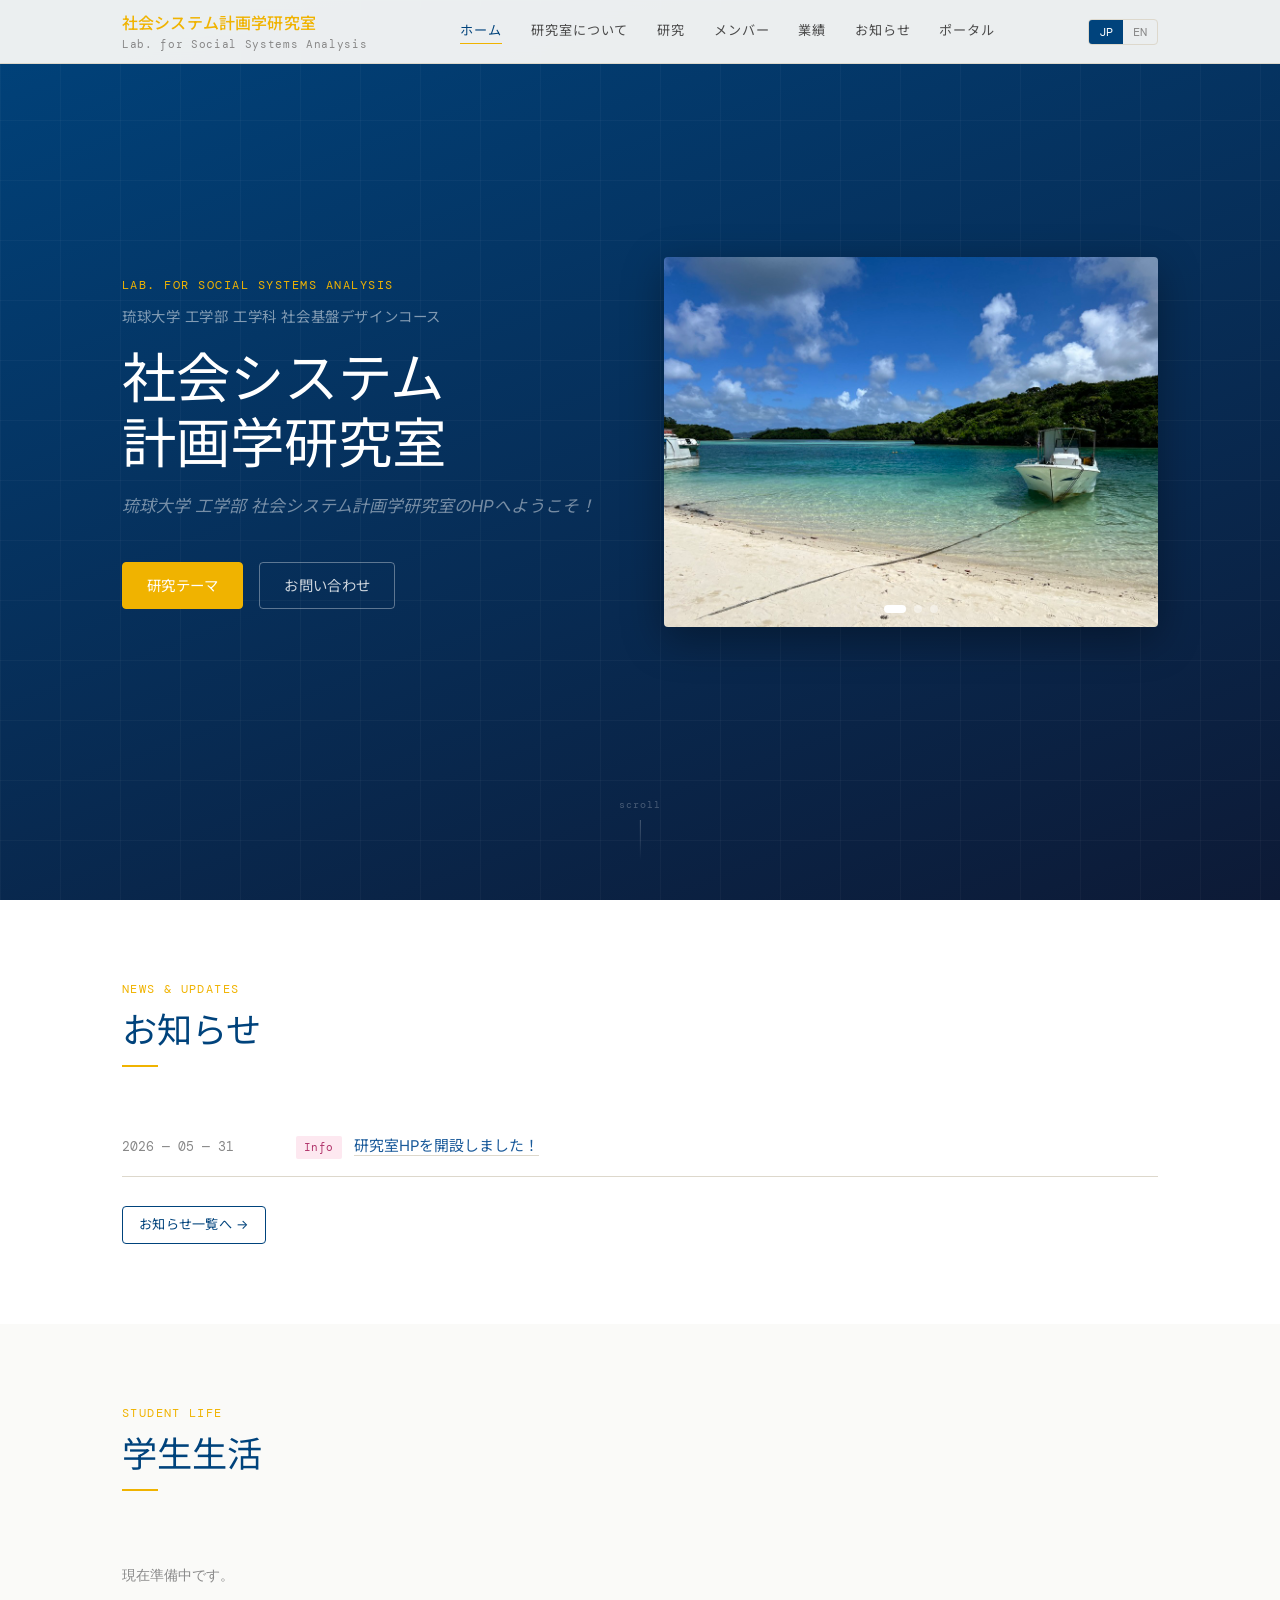
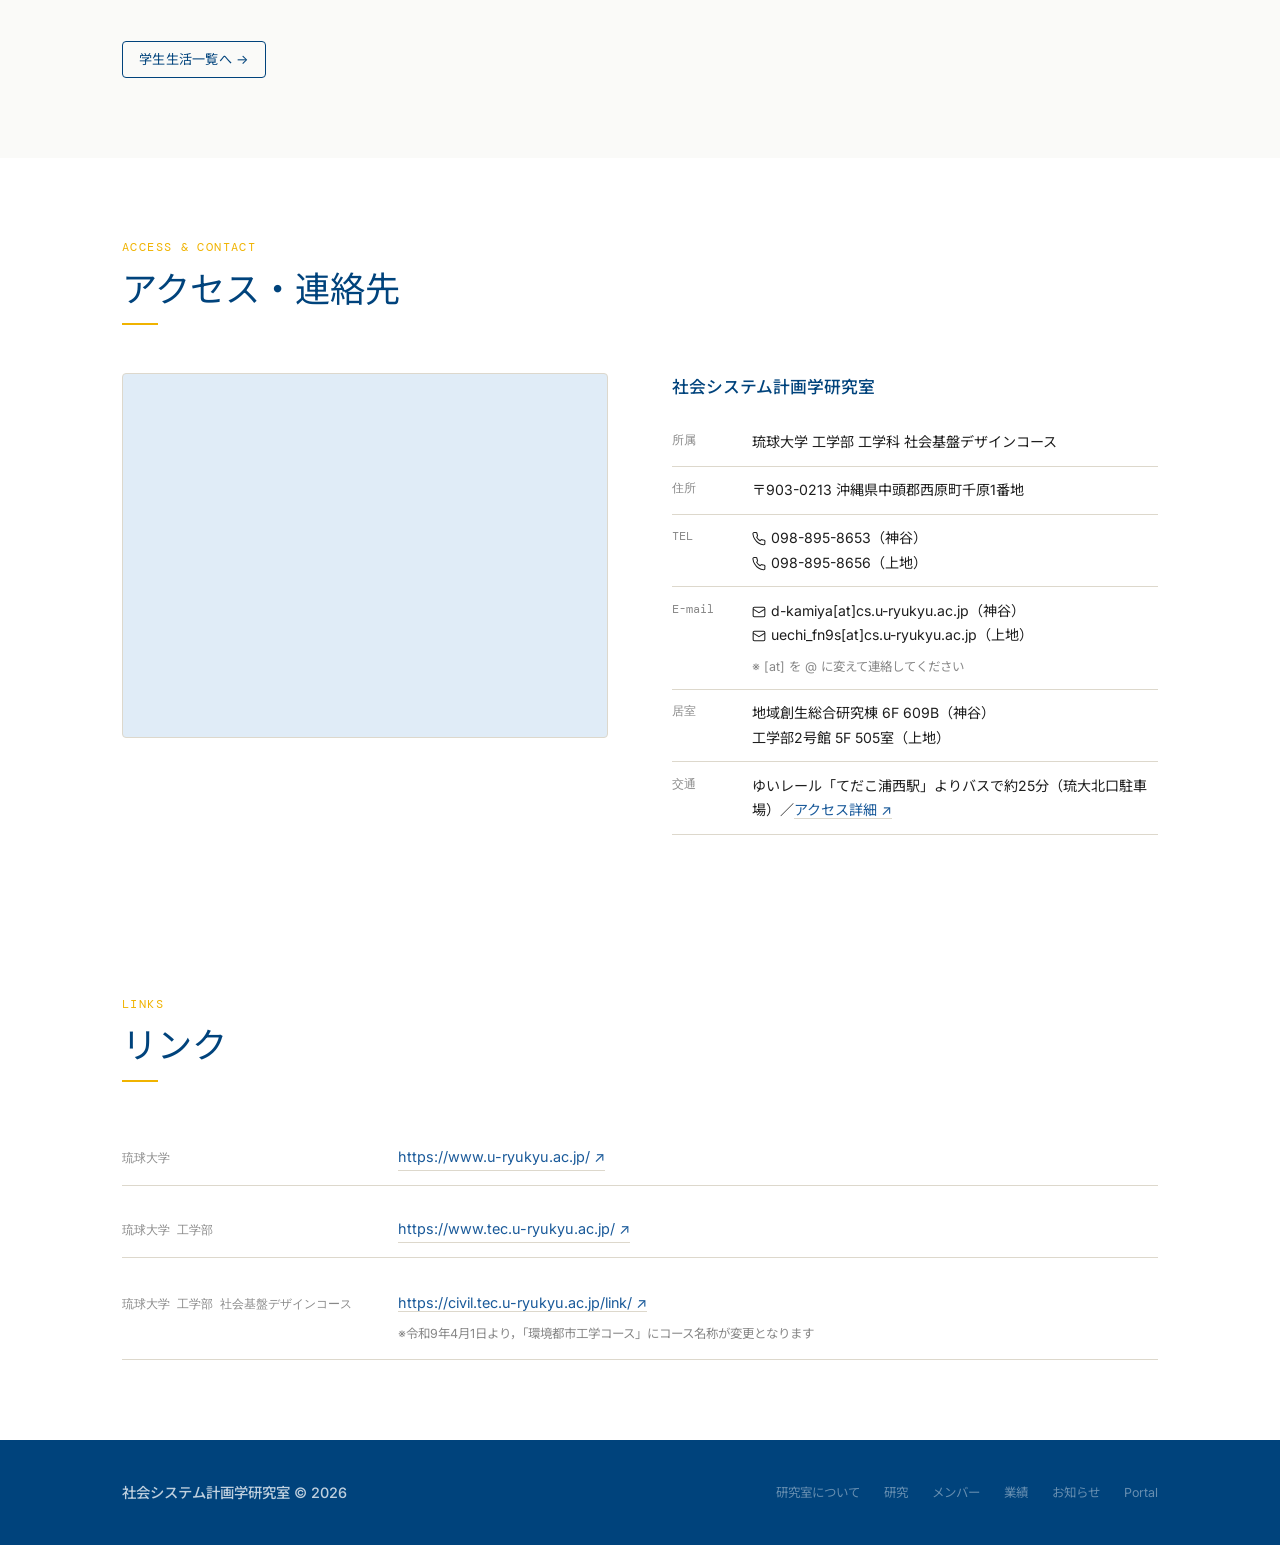
==== commit c3a6d4fe: "Add files via upload" ====
--- a/index.html
+++ b/index.html
@@ -4,7 +4,7 @@
   <meta charset="UTF-8" />
   <meta name="google-site-verification" content="KcrFSB6cH9oSJOEGwliKE3jS2wqEeajN2zLE-L2whGw" />
   <meta name="viewport" content="width=device-width, initial-scale=1.0" />
-  <title>社会システム計画学研究室 | Ryukyu University</title>
+  <title>琉球大学 社会システム計画学研究室</title>
   <meta name="description" content="琉球大学 工学部 工学科 社会基盤デザインコース 社会システム計画学研究室" />
   <link rel="icon" type="image/x-icon" href="favicon.ico" />
   <link rel="icon" type="image/png" sizes="32x32" href="favicon-32.png" />
@@ -61,8 +61,8 @@
   <div class="nav-inner">
     <a href="index.html" class="nav-logo">
       <span data-ja>社会システム計画学研究室</span>
-      <span data-en>Social Systems Planning Lab</span>
-      <small>University of the Ryukyus</small>
+      <span data-en>Lab. for Social Systems Analysis</span>
+      <small>Lab. for Social Systems Analysis</small>
     </a>
         <div class="nav-links">
       <a href="index.html"><span data-ja>ホーム</span><span data-en>Home</span></a>
@@ -89,18 +89,18 @@
   <div class="hero-grid"></div>
   <div class="hero-inner">
     <div class="hero-text">
-    <p class="hero-tag">Laboratory of Social Systems Planning</p>
+    <p class="hero-tag">Lab. for Social Systems Analysis</p>
     <p class="hero-univ">
       <span data-ja>琉球大学 工学部 工学科 社会基盤デザインコース</span>
       <span data-en>Course of Social Infrastructure Design, Dept. of Engineering, University of the Ryukyus</span>
     </p>
     <h1 class="hero-title">
       <span data-ja>社会システム<br>計画学研究室</span>
-      <span data-en>Social Systems<br><em>Planning Laboratory</em></span>
+      <span data-en>Lab. for Social Systems<br><em>Analysis</em></span>
     </h1>
     <p class="hero-subtitle">
       <span data-ja>琉球大学 工学部 社会システム計画学研究室のHPへようこそ！</span>
-      <span data-en>Welcome to the Laboratory of Social Systems Planning, Faculty of Engineering, University of the Ryukyus!</span>
+      <span data-en>Welcome to the Lab. for Social Systems Analysis, Faculty of Engineering, University of the Ryukyus!</span>
     </p>
     <div class="hero-cta">
       <a href="research.html" class="btn btn-primary">
@@ -197,7 +197,7 @@
       <div class="access-info">
         <h3>
           <span data-ja>社会システム計画学研究室</span>
-          <span data-en>Laboratory of Social Systems Planning</span>
+          <span data-en>Lab. for Social Systems Analysis</span>
         </h3>
         <table class="access-table">
           <tr>
@@ -224,8 +224,12 @@
           <tr>
             <td>E-mail</td>
             <td>
-              <svg style="display:inline;vertical-align:-3px;margin-right:5px;" width="14" height="14" viewBox="0 0 24 24" fill="none" stroke="currentColor" stroke-width="1.8"><rect x="2" y="4" width="20" height="16" rx="2"/><path d="m22 7-8.97 5.7a1.94 1.94 0 0 1-2.06 0L2 7"/></svg><a href="mailto:d-kamiya@cs.u-ryukyu.ac.jp" style="color:var(--navy-mid);">d-kamiya@cs.u-ryukyu.ac.jp</a>（神谷）<br>
-              <svg style="display:inline;vertical-align:-3px;margin-right:5px;" width="14" height="14" viewBox="0 0 24 24" fill="none" stroke="currentColor" stroke-width="1.8"><rect x="2" y="4" width="20" height="16" rx="2"/><path d="m22 7-8.97 5.7a1.94 1.94 0 0 1-2.06 0L2 7"/></svg><a href="mailto:uechi_fn9s@cs.u-ryukyu.ac.jp" style="color:var(--navy-mid);">uechi_fn9s@cs.u-ryukyu.ac.jp</a>（上地）
+              <svg style="display:inline;vertical-align:-3px;margin-right:5px;" width="14" height="14" viewBox="0 0 24 24" fill="none" stroke="currentColor" stroke-width="1.8"><rect x="2" y="4" width="20" height="16" rx="2"/><path d="m22 7-8.97 5.7a1.94 1.94 0 0 1-2.06 0L2 7"/></svg>d-kamiya[at]cs.u-ryukyu.ac.jp（神谷）<br>
+              <svg style="display:inline;vertical-align:-3px;margin-right:5px;" width="14" height="14" viewBox="0 0 24 24" fill="none" stroke="currentColor" stroke-width="1.8"><rect x="2" y="4" width="20" height="16" rx="2"/><path d="m22 7-8.97 5.7a1.94 1.94 0 0 1-2.06 0L2 7"/></svg>uechi_fn9s[at]cs.u-ryukyu.ac.jp（上地）
+              <p style="font-size:0.78rem;color:var(--text-muted);margin-top:0.5rem;">
+                <span data-ja>※ [at] を @ に変えて連絡してください</span>
+                <span data-en>※ Please replace [at] with @ when contacting us</span>
+              </p>
             </td>
           </tr>
           <tr>
@@ -265,25 +269,25 @@
       </h2>
       <div class="divider"></div>
     </div>
-    <div style="display:flex;flex-direction:column;gap:1rem;">
-      <div style="display:flex;align-items:baseline;gap:1rem;padding:0.9rem 0;border-bottom:1px solid var(--border);">
-        <span style="font-size:0.78rem;font-family:var(--font-mono);color:var(--text-muted);min-width:260px;">
+    <div class="links-list">
+      <div class="link-row">
+        <span class="link-label">
           <span data-ja>琉球大学</span><span data-en>University of the Ryukyus</span>
         </span>
-        <a href="https://www.u-ryukyu.ac.jp/" target="_blank" style="font-size:0.9rem;color:var(--navy-mid);border-bottom:1px solid var(--border);transition:border-color 0.2s;">https://www.u-ryukyu.ac.jp/ ↗</a>
-      </div>
-      <div style="display:flex;align-items:baseline;gap:1rem;padding:0.9rem 0;border-bottom:1px solid var(--border);">
-        <span style="font-size:0.78rem;font-family:var(--font-mono);color:var(--text-muted);min-width:260px;">
+        <a href="https://www.u-ryukyu.ac.jp/" target="_blank" class="link-url">https://www.u-ryukyu.ac.jp/ ↗</a>
+      </div>
+      <div class="link-row">
+        <span class="link-label">
           <span data-ja>琉球大学 工学部</span><span data-en>Faculty of Engineering, Univ. of the Ryukyus</span>
         </span>
-        <a href="https://www.tec.u-ryukyu.ac.jp/" target="_blank" style="font-size:0.9rem;color:var(--navy-mid);border-bottom:1px solid var(--border);transition:border-color 0.2s;">https://www.tec.u-ryukyu.ac.jp/ ↗</a>
-      </div>
-      <div style="display:flex;align-items:baseline;gap:1rem;padding:0.9rem 0;border-bottom:1px solid var(--border);">
-        <span style="font-size:0.78rem;font-family:var(--font-mono);color:var(--text-muted);min-width:260px;">
+        <a href="https://www.tec.u-ryukyu.ac.jp/" target="_blank" class="link-url">https://www.tec.u-ryukyu.ac.jp/ ↗</a>
+      </div>
+      <div class="link-row">
+        <span class="link-label">
           <span data-ja>琉球大学 工学部 社会基盤デザインコース</span><span data-en>Course of Social Infrastructure Design</span>
         </span>
         <div>
-          <a href="https://civil.tec.u-ryukyu.ac.jp/link/" target="_blank" style="font-size:0.9rem;color:var(--navy-mid);border-bottom:1px solid var(--border);transition:border-color 0.2s;">https://civil.tec.u-ryukyu.ac.jp/link/ ↗</a>
+          <a href="https://civil.tec.u-ryukyu.ac.jp/link/" target="_blank" class="link-url">https://civil.tec.u-ryukyu.ac.jp/link/ ↗</a>
           <p style="font-size:0.78rem;color:var(--text-muted);margin-top:0.4rem;">※令和9年4月1日より，「環境都市工学コース」にコース名称が変更となります</p>
         </div>
       </div>
@@ -296,7 +300,7 @@
   <div class="footer-inner">
     <div class="footer-logo">
       <span data-ja>社会システム計画学研究室 © 2026</span>
-      <span data-en>Social Systems Planning Lab © 2026</span>
+      <span data-en>Lab. for Social Systems Analysis © 2026</span>
     </div>
         <div class="footer-links">
       <a href="about.html"><span data-ja>研究室について</span><span data-en>About</span></a>
--- a/css/style.css
+++ b/css/style.css
@@ -175,13 +175,11 @@
 .alumni-table { width: 100%; border-collapse: collapse; font-size: 0.88rem; table-layout: fixed; display: table; }
 .alumni-table th { font-family: var(--font-mono); font-size: 0.72rem; letter-spacing: 0.06em; text-transform: uppercase; color: var(--text-muted); padding: 0.6rem 1rem; border-bottom: 2px solid var(--border); text-align: left; }
 .alumni-table th:nth-child(1) { width: 90px; white-space: nowrap; }
-.alumni-table th:nth-child(2) { width: 175px; }
-.alumni-table th:nth-child(3) { width: 90px; }
-.alumni-table th:nth-child(4) { width: auto; }
+.alumni-table th:nth-child(2) { width: 80px; }
+.alumni-table th:nth-child(3) { width: auto; }
 .alumni-table td { word-break: normal; white-space: nowrap; overflow: hidden; text-overflow: ellipsis; }
-.alumni-table td:nth-child(2) { white-space: normal; word-break: break-word; }
-.alumni-table td:nth-child(3) { white-space: nowrap; }
-.alumni-table td:nth-child(4) { white-space: normal; word-break: break-all; }
+.alumni-table td:nth-child(2) { white-space: nowrap; }
+.alumni-table td:nth-child(3) { white-space: normal; word-break: break-word; }
 .alumni-table td { padding: 0.75rem 1rem; border-bottom: 1px solid var(--border); color: var(--text-mid); }
 .alumni-table tr:hover td { background: var(--bg); }
 
@@ -266,6 +264,13 @@
 body.lang-ja [data-ja] { display: inline !important; }
 [data-en] { display: none; }
 
+/* ── LINKS SECTION ── */
+.links-list { display: flex; flex-direction: column; gap: 1rem; }
+.link-row { display: flex; align-items: baseline; gap: 1rem; padding: 0.9rem 0; border-bottom: 1px solid var(--border); }
+.link-label { font-size: 0.78rem; font-family: var(--font-mono); color: var(--text-muted); min-width: 260px; flex-shrink: 0; }
+.link-url { font-size: 0.9rem; color: var(--navy-mid); border-bottom: 1px solid var(--border); transition: border-color 0.2s; word-break: break-all; }
+.link-url:hover { border-color: var(--navy-mid); }
+
 /* ── RESPONSIVE ── */
 @media (max-width: 768px) {
   .nav-links { display: none; flex-direction: column; position: fixed; top: var(--nav-h); left: 0; right: 0; background: var(--bg); padding: 1.5rem 2rem; border-bottom: 1px solid var(--border); gap: 1.2rem; }
@@ -274,6 +279,19 @@
   .access-grid { grid-template-columns: 1fr; gap: 2rem; }
   .news-item { grid-template-columns: 1fr; gap: 0.3rem; }
   .pub-item { grid-template-columns: 1fr; }
+
+  /* リンク：スマホで縦並びに */
+  .link-row { flex-direction: column; gap: 0.3rem; }
+  .link-label { min-width: 0; }
+
+  /* 卒業生・修了生一覧：スマホで横スクロール可能に */
+  .alumni-table { table-layout: auto; font-size: 0.8rem; }
+  .alumni-table th, .alumni-table td { padding: 0.6rem 0.5rem; }
+  .alumni-table th:nth-child(1) { width: auto; }
+  .alumni-table th:nth-child(2) { width: auto; }
+  .alumni-table th:nth-child(3) { width: auto; }
+  .alumni-table td { white-space: normal; word-break: break-word; overflow: visible; text-overflow: clip; }
+  .alumni-table td:nth-child(2) { white-space: nowrap; }
 }
 
 .article-card[data-type="award"] .article-title { color: #7a5a1a; }
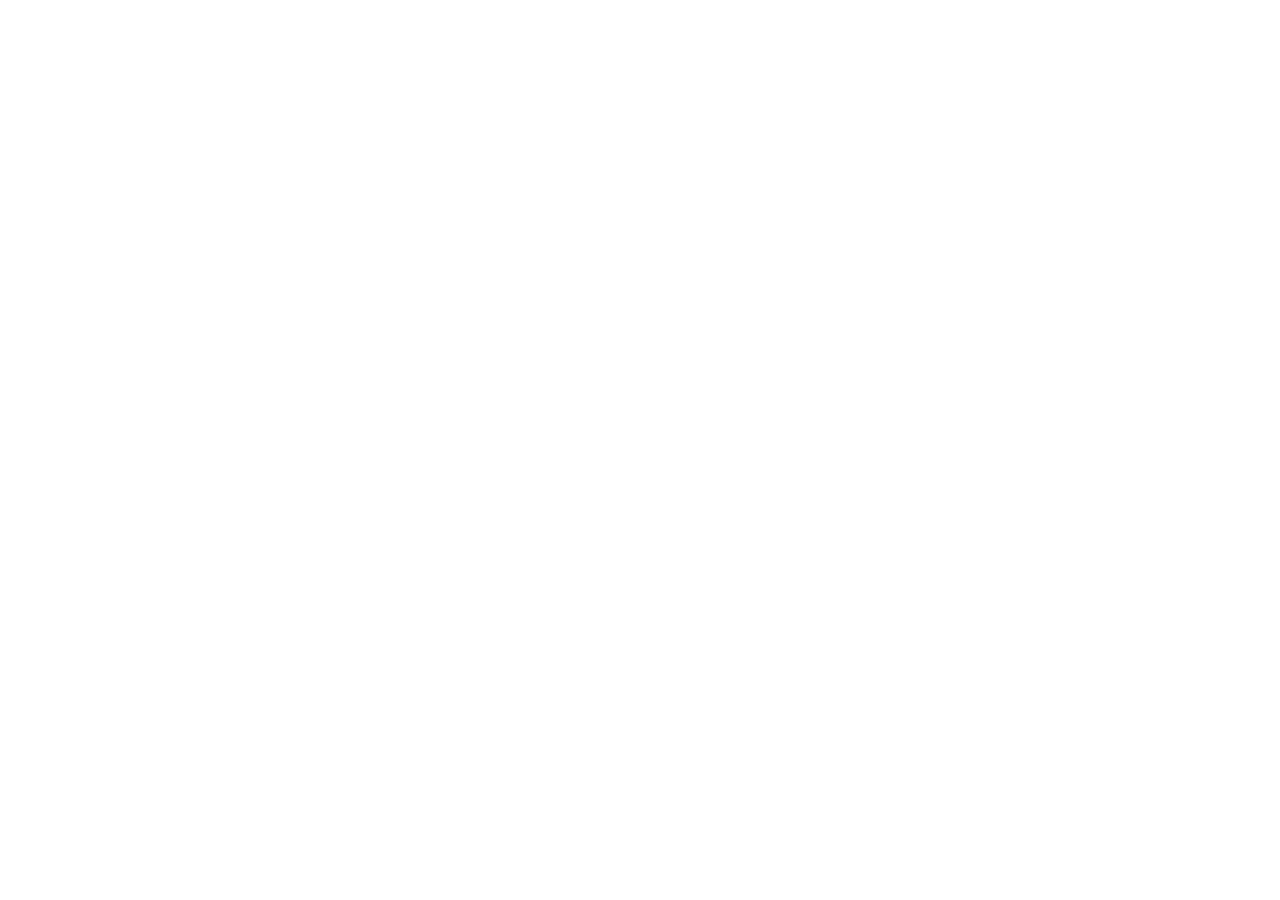
==== commit 6b0cd218: "Add files via upload" ====
--- a/index.html
+++ b/index.html
@@ -1,349 +1,51 @@
-<!DOCTYPE html>
+﻿<!doctype html>
 <html lang="ja">
 <head>
-  <meta charset="UTF-8" />
-  <meta name="google-site-verification" content="KcrFSB6cH9oSJOEGwliKE3jS2wqEeajN2zLE-L2whGw" />
-  <meta name="viewport" content="width=device-width, initial-scale=1.0" />
-  <title>琉球大学 社会システム計画学研究室</title>
-  <meta name="description" content="琉球大学 工学部 工学科 社会基盤デザインコース 社会システム計画学研究室" />
-  <link rel="icon" type="image/x-icon" href="favicon.ico" />
-  <link rel="icon" type="image/png" sizes="32x32" href="favicon-32.png" />
-  <link rel="apple-touch-icon" sizes="180x180" href="apple-touch-icon.png" />
-  <link rel="stylesheet" href="css/style.css" />
-  <link rel="preconnect" href="https://fonts.googleapis.com" />
-  <link rel="preconnect" href="https://fonts.gstatic.com" crossorigin />
+  <meta charset="utf-8" />
+  <meta name="viewport" content="width=device-width, initial-scale=1" />
+  <meta http-equiv="refresh" content="0; url=https://planning.skr.u-ryukyu.ac.jp/" />
+  <title>研究室ホームページ移転のお知らせ</title>
+  <link rel="canonical" href="https://planning.skr.u-ryukyu.ac.jp/" />
   <style>
-    /* ── HERO (home only) ── */
-    #hero {
-      min-height: 100vh; padding-top: var(--nav-h);
-      display: flex; align-items: center;
-      position: relative; overflow: hidden;
+    body {
+      margin: 0;
+      min-height: 100vh;
+      display: grid;
+      place-items: center;
+      font-family: system-ui, -apple-system, BlinkMacSystemFont, "Segoe UI", sans-serif;
+      line-height: 1.8;
+      color: #1f2933;
+      background: #f7f8fa;
     }
-    .hero-bg { position: absolute; inset: 0; background: linear-gradient(160deg, var(--navy) 0%, #0d1a36 100%); }
-    .hero-grid {
-      position: absolute; inset: 0;
-      background-image: linear-gradient(rgba(255,255,255,0.03) 1px, transparent 1px), linear-gradient(90deg, rgba(255,255,255,0.03) 1px, transparent 1px);
-      background-size: 60px 60px;
+    main {
+      width: min(90vw, 640px);
+      padding: 2.5rem;
+      background: #fff;
+      border: 1px solid #d8dee8;
+      border-radius: 8px;
+      box-shadow: 0 12px 32px rgba(31, 41, 51, 0.08);
     }
-    .hero-inner {
-      max-width: var(--max-w); width: 100%; margin: 0 auto;
-      padding: 5rem 2rem; position: relative; z-index: 1;
-      display: grid; grid-template-columns: 1fr 1fr; gap: 3rem; align-items: center;
+    h1 {
+      margin: 0 0 1rem;
+      font-size: clamp(1.5rem, 4vw, 2rem);
+      line-height: 1.4;
     }
-    .hero-text { min-width: 0; }
-    .hero-tag { font-size: 0.78rem; letter-spacing: 0.12em; text-transform: uppercase; color: var(--accent); margin-bottom: 0.5rem; font-family: var(--font-mono); }
-    .hero-univ { font-size: 0.9rem; color: rgba(255,255,255,0.5); margin-bottom: 1rem; letter-spacing: 0.04em; }
-    .hero-title { font-size: clamp(2rem, 4.5vw, 3.4rem); font-weight: 400; color: #fff; line-height: 1.2; margin-bottom: 1rem; }
-    .hero-title em { font-style: italic; color: rgba(255,255,255,0.55); }
-    .hero-subtitle { font-size: 1.05rem; color: rgba(255,255,255,0.45); margin-bottom: 2.5rem; max-width: 560px; line-height: 1.75; font-style: italic; }
-    .hero-cta { display: flex; gap: 1rem; flex-wrap: wrap; }
-    /* slideshow */
-    .hero-slideshow { position: relative; width: 100%; aspect-ratio: 4/3; border-radius: var(--radius); overflow: hidden; box-shadow: 0 12px 40px rgba(0,0,0,0.35); }
-    .hero-slide { position: absolute; inset: 0; opacity: 0; transition: opacity 1.2s ease; }
-    .hero-slide.active { opacity: 1; }
-    .hero-slide img { width: 100%; height: 100%; object-fit: cover; display: block; }
-    .hero-dots { position: absolute; bottom: 14px; left: 50%; transform: translateX(-50%); display: flex; gap: 8px; z-index: 2; }
-    .hero-dot { width: 8px; height: 8px; border-radius: 50%; background: rgba(255,255,255,0.45); cursor: pointer; transition: background 0.3s, width 0.3s; border: none; padding: 0; }
-    .hero-dot.active { background: #fff; width: 22px; border-radius: 4px; }
-    @media (max-width: 768px) {
-      .hero-inner { grid-template-columns: 1fr; gap: 2rem; }
-      .hero-slideshow { aspect-ratio: 16/9; }
+    p {
+      margin: 0.75rem 0;
     }
-    /* scroll indicator */
-    .scroll-hint { position: absolute; bottom: 2.5rem; left: 50%; transform: translateX(-50%); display: flex; flex-direction: column; align-items: center; gap: 6px; color: rgba(255,255,255,0.25); font-family: var(--font-mono); font-size: 0.65rem; letter-spacing: 0.1em; z-index: 1; }
-    .scroll-hint::after { content: ''; display: block; width: 1px; height: 40px; background: linear-gradient(to bottom, rgba(255,255,255,0.25), transparent); }
+    a {
+      color: #064f7a;
+      font-weight: 700;
+      word-break: break-all;
+    }
   </style>
 </head>
-<body class="lang-ja">
-
-<!-- ── NAV ── -->
-<nav>
-  <div class="nav-inner">
-    <a href="index.html" class="nav-logo">
-      <span data-ja>社会システム計画学研究室</span>
-      <span data-en>Lab. for Social Systems Analysis</span>
-      <small>Lab. for Social Systems Analysis</small>
-    </a>
-        <div class="nav-links">
-      <a href="index.html"><span data-ja>ホーム</span><span data-en>Home</span></a>
-      <a href="about.html"><span data-ja>研究室について</span><span data-en>About</span></a>
-      <a href="research.html"><span data-ja>研究</span><span data-en>Research</span></a>
-      <a href="members.html"><span data-ja>メンバー</span><span data-en>Members</span></a>
-      <a href="publications.html"><span data-ja>業績</span><span data-en>Publications</span></a>
-      <a href="news.html"><span data-ja>お知らせ</span><span data-en>News</span></a>
-      <a href="portal.html"><span data-ja>ポータル</span><span data-en>Portal</span></a>
-    </div>
-    <div style="display:flex;align-items:center;gap:1rem;">
-      <div class="lang-toggle">
-        <button data-lang="ja" class="active">JP</button>
-        <button data-lang="en">EN</button>
-      </div>
-      <button class="nav-hamburger" aria-label="メニュー"><span></span><span></span><span></span></button>
-    </div>
-  </div>
-</nav>
-
-<!-- ── HERO ── -->
-<section id="hero">
-  <div class="hero-bg"></div>
-  <div class="hero-grid"></div>
-  <div class="hero-inner">
-    <div class="hero-text">
-    <p class="hero-tag">Lab. for Social Systems Analysis</p>
-    <p class="hero-univ">
-      <span data-ja>琉球大学 工学部 工学科 社会基盤デザインコース</span>
-      <span data-en>Course of Social Infrastructure Design, Dept. of Engineering, University of the Ryukyus</span>
-    </p>
-    <h1 class="hero-title">
-      <span data-ja>社会システム<br>計画学研究室</span>
-      <span data-en>Lab. for Social Systems<br><em>Analysis</em></span>
-    </h1>
-    <p class="hero-subtitle">
-      <span data-ja>琉球大学 工学部 社会システム計画学研究室のHPへようこそ！</span>
-      <span data-en>Welcome to the Lab. for Social Systems Analysis, Faculty of Engineering, University of the Ryukyus!</span>
-    </p>
-    <div class="hero-cta">
-      <a href="research.html" class="btn btn-primary">
-        <span data-ja>研究テーマ</span><span data-en>Research Themes</span>
-      </a>
-      <a href="#access" class="btn btn-outline-light">
-        <span data-ja>お問い合わせ</span><span data-en>Contact Us</span>
-      </a>
-    </div>
-    </div>
-    <div class="hero-slideshow" id="heroSlideshow">
-      <div class="hero-slide active"><img src="images/hero/slide01.jpg" alt="石垣島 川平湾" /></div>
-      <div class="hero-slide"><img src="images/hero/slide02.jpg" alt="やんばるの吊り橋" /></div>
-      <div class="hero-slide"><img src="images/hero/slide03.jpg" alt="海岸の岩場" /></div>
-      <div class="hero-dots" id="heroDots"></div>
-    </div>
-  </div>
-  <div class="scroll-hint">scroll</div>
-</section>
-
-<!-- ── NEWS (最新5件) ── -->
-<section id="news" style="background:var(--bg-white);">
-  <div class="section-inner">
-    <div class="section-header">
-      <p class="section-tag">News &amp; Updates</p>
-      <h2 class="section-title">
-        <span data-ja>お知らせ</span>
-        <span data-en>Latest News</span>
-      </h2>
-      <div class="divider"></div>
-    </div>
-    <div class="news-list">
-      <div class="news-item">
-        <div class="news-date">2026 — 05 — 31</div>
-        <div class="news-text">
-          <span class="news-badge badge-info">Info</span>
-          <a href="news/20260531.html" style="color:var(--navy-mid);border-bottom:1px solid var(--border);">
-            <span data-ja>研究室HPを開設しました！</span>
-            <span data-en>Our Lab Website is Now Open!</span>
-          </a>
-        </div>
-      </div>
-    </div>
-    <div class="news-more" style="margin-top:1.8rem;">
-      <a href="news.html" class="btn btn-outline-dark btn-sm">
-        <span data-ja>お知らせ一覧へ →</span>
-        <span data-en>View all news →</span>
-      </a>
-    </div>
-  </div>
-</section>
-
-<!-- ── STUDENT LIFE (最新5件) ── -->
-<section id="student-life" style="background:var(--bg);">
-  <div class="section-inner">
-    <div class="section-header">
-      <p class="section-tag">Student Life</p>
-      <h2 class="section-title">
-        <span data-ja>学生生活</span>
-        <span data-en>Student Life</span>
-      </h2>
-      <div class="divider"></div>
-    </div>
-    <div style="display:grid;grid-template-columns:repeat(auto-fill,minmax(260px,1fr));gap:1.5rem;">
-      <!-- 最新の学生生活記事をここに表示（最大5件） -->
-      <div style="grid-column:1/-1;padding:1.5rem 0;font-size:0.9rem;color:var(--text-muted);font-family:var(--font-mono);">
-        <span data-ja>現在準備中です。</span><span data-en>Coming soon.</span>
-      </div>
-    </div>
-    <div class="news-more" style="margin-top:1.8rem;">
-      <a href="student-life.html" class="btn btn-outline-dark btn-sm">
-        <span data-ja>学生生活一覧へ →</span>
-        <span data-en>View all →</span>
-      </a>
-    </div>
-  </div>
-</section>
-
-<!-- ── ACCESS ── -->
-<section id="access" style="background:var(--bg-white);">
-  <div class="section-inner">
-    <div class="section-header">
-      <p class="section-tag">Access &amp; Contact</p>
-      <h2 class="section-title">
-        <span data-ja>アクセス・連絡先</span>
-        <span data-en>Access &amp; Contact</span>
-      </h2>
-      <div class="divider"></div>
-    </div>
-    <div class="access-grid">
-      <div class="map-wrap">
-        <iframe src="https://www.google.com/maps/embed?pb=!1m18!1m12!1m3!1d3578.2621255055424!2d127.76328067578882!3d26.253154788122824!2m3!1f0!2f0!3f0!3m2!1i1024!2i768!4f13.1!3m3!1m2!1s0x34e56ce299633afb%3A0x60af8881df5b89c3!2z55CJ55CD5aSn5a2m5Zyw5Z-f5Ym155Sf57eP5ZCI56CU56m25qOf!5e0!3m2!1sja!2sjp!4v1780130522802!5m2!1sja!2sjp" width="600" height="450" style="border:0;width:100%;height:100%;" allowfullscreen="" loading="lazy" referrerpolicy="no-referrer-when-downgrade"></iframe>
-      </div>
-      <div class="access-info">
-        <h3>
-          <span data-ja>社会システム計画学研究室</span>
-          <span data-en>Lab. for Social Systems Analysis</span>
-        </h3>
-        <table class="access-table">
-          <tr>
-            <td><span data-ja>所属</span><span data-en>Dept.</span></td>
-            <td>
-              <span data-ja>琉球大学 工学部 工学科 社会基盤デザインコース</span>
-              <span data-en>Course of Social Infrastructure Design, Dept. of Engineering, University of the Ryukyus</span>
-            </td>
-          </tr>
-          <tr>
-            <td><span data-ja>住所</span><span data-en>Address</span></td>
-            <td>
-              <span data-ja>〒903-0213 沖縄県中頭郡西原町千原1番地</span>
-              <span data-en>1 Senbaru, Nishihara, Nakagami, Okinawa 903-0213, Japan</span>
-            </td>
-          </tr>
-          <tr>
-            <td>TEL</td>
-            <td>
-              <svg style="display:inline;vertical-align:-3px;margin-right:5px;" width="14" height="14" viewBox="0 0 24 24" fill="none" stroke="currentColor" stroke-width="1.8"><path d="M22 16.92v3a2 2 0 0 1-2.18 2 19.79 19.79 0 0 1-8.63-3.07A19.5 19.5 0 0 1 4.69 12a19.79 19.79 0 0 1-3.07-8.67A2 2 0 0 1 3.62 1h3a2 2 0 0 1 2 1.72c.127.96.361 1.903.7 2.81a2 2 0 0 1-.45 2.11L8.09 8.91a16 16 0 0 0 5.99 5.99l1.27-1.27a2 2 0 0 1 2.11-.45c.907.339 1.85.573 2.81.7A2 2 0 0 1 22 16.92z"/></svg>098-895-8653（神谷）<br>
-              <svg style="display:inline;vertical-align:-3px;margin-right:5px;" width="14" height="14" viewBox="0 0 24 24" fill="none" stroke="currentColor" stroke-width="1.8"><path d="M22 16.92v3a2 2 0 0 1-2.18 2 19.79 19.79 0 0 1-8.63-3.07A19.5 19.5 0 0 1 4.69 12a19.79 19.79 0 0 1-3.07-8.67A2 2 0 0 1 3.62 1h3a2 2 0 0 1 2 1.72c.127.96.361 1.903.7 2.81a2 2 0 0 1-.45 2.11L8.09 8.91a16 16 0 0 0 5.99 5.99l1.27-1.27a2 2 0 0 1 2.11-.45c.907.339 1.85.573 2.81.7A2 2 0 0 1 22 16.92z"/></svg>098-895-8656（上地）
-            </td>
-          </tr>
-          <tr>
-            <td>E-mail</td>
-            <td>
-              <svg style="display:inline;vertical-align:-3px;margin-right:5px;" width="14" height="14" viewBox="0 0 24 24" fill="none" stroke="currentColor" stroke-width="1.8"><rect x="2" y="4" width="20" height="16" rx="2"/><path d="m22 7-8.97 5.7a1.94 1.94 0 0 1-2.06 0L2 7"/></svg>d-kamiya[at]cs.u-ryukyu.ac.jp（神谷）<br>
-              <svg style="display:inline;vertical-align:-3px;margin-right:5px;" width="14" height="14" viewBox="0 0 24 24" fill="none" stroke="currentColor" stroke-width="1.8"><rect x="2" y="4" width="20" height="16" rx="2"/><path d="m22 7-8.97 5.7a1.94 1.94 0 0 1-2.06 0L2 7"/></svg>uechi_fn9s[at]cs.u-ryukyu.ac.jp（上地）
-              <p style="font-size:0.78rem;color:var(--text-muted);margin-top:0.5rem;">
-                <span data-ja>※ [at] を @ に変えて連絡してください</span>
-                <span data-en>※ Please replace [at] with @ when contacting us</span>
-              </p>
-            </td>
-          </tr>
-          <tr>
-            <td><span data-ja>居室</span><span data-en>Room</span></td>
-            <td>
-              <span data-ja>
-                地域創生総合研究棟 6F 609B（神谷）<br>
-                工学部2号館 5F 505室（上地）
-              </span>
-              <span data-en>
-                Regional Innovation Bldg. 6F 609B (Kamiya)<br>
-                Engineering Bldg. 2, 5F Room 505 (Uechi)
-              </span>
-            </td>
-          </tr>
-          <tr>
-            <td><span data-ja>交通</span><span data-en>Access</span></td>
-            <td>
-              <span data-ja>ゆいレール「てだこ浦西駅」よりバスで約25分（琉大北口駐車場）／<a href="https://www.u-ryukyu.ac.jp/access/" target="_blank" style="color:var(--navy-mid);border-bottom:1px solid var(--border);">アクセス詳細 ↗</a></span>
-              <span data-en>About 25 min by bus from Tedako-Uranishi Station (Yui Rail) / <a href="https://www.u-ryukyu.ac.jp/access/" target="_blank" style="color:var(--navy-mid);border-bottom:1px solid var(--border);">Access details ↗</a></span>
-            </td>
-          </tr>
-        </table>
-      </div>
-    </div>
-  </div>
-</section>
-
-<!-- ── LINKS ── -->
-<section id="links" style="background:var(--bg-white);">
-  <div class="section-inner">
-    <div class="section-header">
-      <p class="section-tag">Links</p>
-      <h2 class="section-title">
-        <span data-ja>リンク</span>
-        <span data-en>Links</span>
-      </h2>
-      <div class="divider"></div>
-    </div>
-    <div class="links-list">
-      <div class="link-row">
-        <span class="link-label">
-          <span data-ja>琉球大学</span><span data-en>University of the Ryukyus</span>
-        </span>
-        <a href="https://www.u-ryukyu.ac.jp/" target="_blank" class="link-url">https://www.u-ryukyu.ac.jp/ ↗</a>
-      </div>
-      <div class="link-row">
-        <span class="link-label">
-          <span data-ja>琉球大学 工学部</span><span data-en>Faculty of Engineering, Univ. of the Ryukyus</span>
-        </span>
-        <a href="https://www.tec.u-ryukyu.ac.jp/" target="_blank" class="link-url">https://www.tec.u-ryukyu.ac.jp/ ↗</a>
-      </div>
-      <div class="link-row">
-        <span class="link-label">
-          <span data-ja>琉球大学 工学部 社会基盤デザインコース</span><span data-en>Course of Social Infrastructure Design</span>
-        </span>
-        <div>
-          <a href="https://civil.tec.u-ryukyu.ac.jp/link/" target="_blank" class="link-url">https://civil.tec.u-ryukyu.ac.jp/link/ ↗</a>
-          <p style="font-size:0.78rem;color:var(--text-muted);margin-top:0.4rem;">※令和9年4月1日より，「環境都市工学コース」にコース名称が変更となります</p>
-        </div>
-      </div>
-    </div>
-  </div>
-</section>
-
-<!-- ── FOOTER ── -->
-<footer>
-  <div class="footer-inner">
-    <div class="footer-logo">
-      <span data-ja>社会システム計画学研究室 © 2026</span>
-      <span data-en>Lab. for Social Systems Analysis © 2026</span>
-    </div>
-        <div class="footer-links">
-      <a href="about.html"><span data-ja>研究室について</span><span data-en>About</span></a>
-      <a href="research.html"><span data-ja>研究</span><span data-en>Research</span></a>
-      <a href="members.html"><span data-ja>メンバー</span><span data-en>Members</span></a>
-      <a href="publications.html"><span data-ja>業績</span><span data-en>Publications</span></a>
-      <a href="news.html"><span data-ja>お知らせ</span><span data-en>News</span></a>
-      <a href="portal.html">Portal</a>
-    </div>
-  </div>
-</footer>
-
-<script src="js/main.js"></script>
-<script>
-// ── ヒーロースライドショー ──
-(function() {
-  const slides = document.querySelectorAll('.hero-slide');
-  const dotsContainer = document.getElementById('heroDots');
-  if (!slides.length || !dotsContainer) return;
-  let current = 0;
-  let timer;
-
-  // ドット生成
-  slides.forEach((_, i) => {
-    const dot = document.createElement('button');
-    dot.className = 'hero-dot' + (i === 0 ? ' active' : '');
-    dot.setAttribute('aria-label', `スライド ${i + 1}`);
-    dot.addEventListener('click', () => { goTo(i); resetTimer(); });
-    dotsContainer.appendChild(dot);
-  });
-  const dots = dotsContainer.querySelectorAll('.hero-dot');
-
-  function goTo(idx) {
-    slides[current].classList.remove('active');
-    dots[current].classList.remove('active');
-    current = idx;
-    slides[current].classList.add('active');
-    dots[current].classList.add('active');
-  }
-  function next() { goTo((current + 1) % slides.length); }
-  function resetTimer() { clearInterval(timer); timer = setInterval(next, 4500); }
-  resetTimer();
-})();
-</script>
+<body>
+  <main>
+    <h1>研究室ホームページは移転しました</h1>
+    <p>新しい研究室ホームページへ自動転送します。</p>
+    <p>自動転送されない場合は、以下のリンクから新しいサイトをご覧ください。</p>
+    <p><a href="https://planning.skr.u-ryukyu.ac.jp/">https://planning.skr.u-ryukyu.ac.jp/</a></p>
+  </main>
 </body>
-</html>
+</html>
